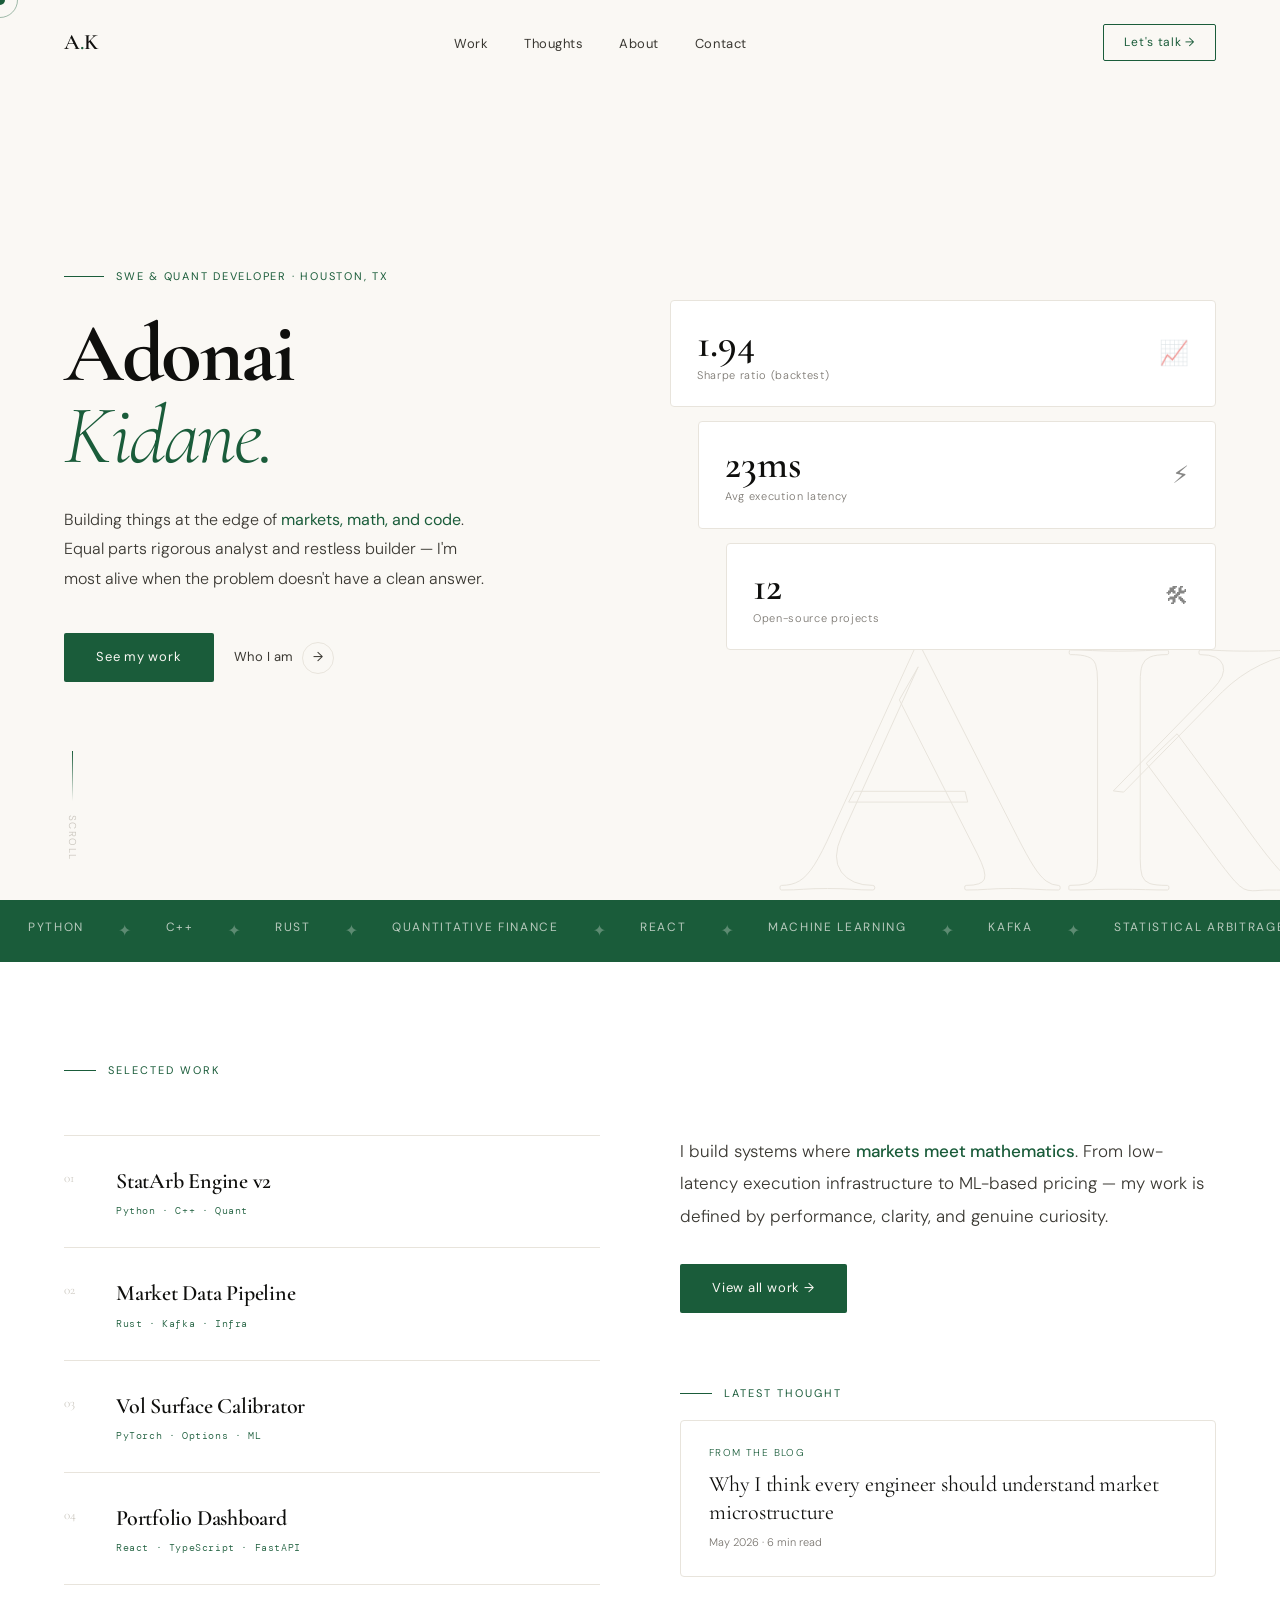
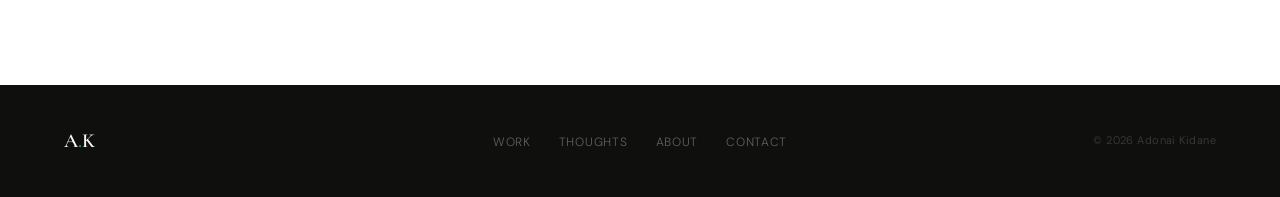
==== index.html @ 2b219c49 "clean site - ready to launch" ====
<!DOCTYPE html>
<html lang="en">
<head>
<meta charset="UTF-8">
<meta name="viewport" content="width=device-width, initial-scale=1.0">
<title>Adonai Kidane — SWE & Quant</title>
<link rel="stylesheet" href="css/style.css">
<style>
  /* ── Hero ── */
  #hero {
    min-height: 100vh;
    display: grid;
    grid-template-columns: 1fr 1fr;
    align-items: center;
    padding: 130px var(--page-pad) 80px;
    position: relative;
    overflow: hidden;
    gap: 60px;
  }
  .hero-bg-text {
    position: absolute;
    bottom: -60px; right: -30px;
    font-family: var(--serif);
    font-size: 30vw;
    font-weight: 700;
    color: transparent;
    -webkit-text-stroke: 1px var(--rule);
    line-height: 1;
    pointer-events: none;
    user-select: none;
    z-index: 0;
    animation: floatBg 9s ease-in-out infinite;
  }
  @keyframes floatBg {
    0%,100% { transform: translateY(0) rotate(-3deg); }
    50% { transform: translateY(-22px) rotate(-3deg); }
  }

  .hero-left { position: relative; z-index: 1; }
  .hero-eyebrow {
    display: flex; align-items: center; gap: 12px;
    font-size: 11px; letter-spacing: .16em; text-transform: uppercase;
    color: var(--green); font-weight: 400; margin-bottom: 28px;
    opacity: 0; animation: fadeUp .8s ease .2s forwards;
  }
  .hero-eyebrow-line { width: 40px; height: 1px; background: var(--green); }
  .hero-h1 {
    font-family: var(--serif);
    font-size: clamp(60px, 6.5vw, 96px);
    font-weight: 300; line-height: .98;
    letter-spacing: -.03em; color: var(--ink);
    margin-bottom: 28px;
    opacity: 0; animation: fadeUp .9s ease .35s forwards;
  }
  .hero-h1 em { font-style: italic; color: var(--green); display: block; }
  .hero-h1 strong { font-weight: 700; display: block; }
  .hero-desc {
    font-size: 16px; font-weight: 300; color: var(--ink-soft);
    line-height: 1.85; max-width: 420px; margin-bottom: 40px;
    opacity: 0; animation: fadeUp .9s ease .5s forwards;
  }
  .hero-desc mark {
    background: none; color: var(--green); font-weight: 400;
  }
  .hero-actions {
    display: flex; gap: 20px; align-items: center;
    opacity: 0; animation: fadeUp .9s ease .65s forwards;
  }

  .hero-right {
    position: relative; z-index: 1;
    display: flex; flex-direction: column; gap: 14px;
    opacity: 0; animation: fadeLeft .9s ease .55s forwards;
  }
  .stat-card {
    background: white;
    border: 1px solid var(--rule); border-radius: 4px;
    padding: 22px 26px;
    display: flex; justify-content: space-between; align-items: center;
    transition: border-color .3s, transform .25s;
  }
  .stat-card:hover { border-color: var(--green); transform: translateX(8px); }
  .stat-card:nth-child(2) { margin-left: 28px; }
  .stat-card:nth-child(3) { margin-left: 56px; }
  .stat-num {
    font-family: var(--serif); font-size: 40px;
    font-weight: 600; color: var(--ink); line-height: 1;
  }
  .stat-label { font-size: 11px; color: var(--ink-muted); letter-spacing: .06em; margin-top: 4px; }
  .stat-icon { font-size: 24px; opacity: .5; }

  .hero-scroll {
    position: absolute; bottom: 40px; left: var(--page-pad);
    display: flex; align-items: center; gap: 14px;
    font-size: 10px; letter-spacing: .14em; text-transform: uppercase;
    color: var(--ink-faint);
    opacity: 0; animation: fadeUp .9s ease 1.1s forwards;
    writing-mode: vertical-rl;
  }
  .scroll-bar {
    width: 1px; height: 50px;
    background: linear-gradient(to bottom, var(--green), transparent);
    animation: scrollPulse 2s ease-in-out infinite;
  }
  @keyframes scrollPulse { 0%,100% { opacity: .3; } 50% { opacity: 1; } }

  /* ── Teaser ── */
  #teaser { padding: 100px var(--page-pad); background: white; }
  .teaser-grid {
    display: grid; grid-template-columns: 1fr 1fr; gap: 80px;
    align-items: start; margin-top: 56px;
  }
  .teaser-projects { }
  .teaser-proj {
    display: flex; gap: 24px; align-items: flex-start;
    padding: 28px 0; border-bottom: 1px solid var(--rule);
    text-decoration: none; color: inherit;
    transition: padding-left .25s;
  }
  .teaser-proj:first-child { border-top: 1px solid var(--rule); }
  .teaser-proj:hover { padding-left: 10px; }
  .teaser-proj-num {
    font-family: var(--serif); font-size: 13px;
    color: var(--ink-faint); padding-top: 4px; min-width: 28px;
  }
  .teaser-proj-body { }
  .teaser-proj-title {
    font-family: var(--serif); font-size: 22px; font-weight: 600;
    color: var(--ink); margin-bottom: 4px; letter-spacing: -.01em;
    transition: color .25s;
  }
  .teaser-proj:hover .teaser-proj-title { color: var(--green); }
  .teaser-proj-tag {
    font-size: 10px; color: var(--green);
    font-family: var(--mono); letter-spacing: .06em;
  }

  .teaser-right { }
  .teaser-intro {
    font-size: 17px; color: var(--ink-soft); line-height: 1.9;
    font-weight: 300; margin-bottom: 32px;
  }
  .teaser-intro strong { color: var(--green); font-weight: 500; }

  /* ── Latest thought teaser ── */
  .thought-teaser {
    margin-top: 16px;
    border: 1px solid var(--rule); border-radius: 4px; padding: 24px 28px;
    text-decoration: none; color: inherit; display: block;
    transition: border-color .25s, transform .2s;
  }
  .thought-teaser:hover { border-color: var(--green); transform: translateY(-4px); }
  .thought-teaser-label {
    font-size: 10px; letter-spacing: .14em; text-transform: uppercase;
    color: var(--green); margin-bottom: 10px;
  }
  .thought-teaser-title {
    font-family: var(--serif); font-size: 22px; font-weight: 400;
    color: var(--ink); line-height: 1.25; margin-bottom: 8px;
    letter-spacing: -.01em;
  }
  .thought-teaser-date { font-size: 11px; color: var(--ink-muted); }

  @keyframes fadeUp {
    from { opacity: 0; transform: translateY(28px); }
    to { opacity: 1; transform: translateY(0); }
  }
  @keyframes fadeLeft {
    from { opacity: 0; transform: translateX(28px); }
    to { opacity: 1; transform: translateX(0); }
  }
</style>
</head>
<body>

<div id="cursor"></div>
<div id="cursor-ring"></div>

<nav>
  <a class="nav-logo" href="index.html">A<span>.</span>K</a>
  <ul class="nav-links">
    <li><a href="pages/work.html">Work</a></li>
    <li><a href="pages/thoughts.html">Thoughts</a></li>
    <li><a href="pages/about.html">About</a></li>
    <li><a href="pages/contact.html">Contact</a></li>
  </ul>
  <a class="nav-cta" href="pages/contact.html">Let's talk →</a>
</nav>

<!-- HERO -->
<section id="hero">
  <div class="hero-bg-text">AK</div>

  <div class="hero-left">
    <div class="hero-eyebrow">
      <span class="hero-eyebrow-line"></span>
      SWE &amp; Quant Developer · Houston, TX
    </div>
    <h1 class="hero-h1">
      <strong>Adonai</strong>
      <em>Kidane.</em>
    </h1>
    <p class="hero-desc">
      Building things at the edge of <mark>markets, math, and code</mark>.
      Equal parts rigorous analyst and restless builder —
      I'm most alive when the problem doesn't have a clean answer.
    </p>
    <div class="hero-actions">
      <a class="btn-primary" href="pages/work.html">See my work</a>
      <a class="btn-ghost" href="pages/about.html">
        Who I am
        <span class="btn-ghost-arrow">→</span>
      </a>
    </div>
  </div>

  <div class="hero-right">
    <div class="stat-card">
      <div>
        <div class="stat-num"><span class="count-num" data-target="1.94">0</span></div>
        <div class="stat-label">Sharpe ratio (backtest)</div>
      </div>
      <div class="stat-icon">📈</div>
    </div>
    <div class="stat-card">
      <div>
        <div class="stat-num"><span class="count-num" data-target="23" data-suffix="ms">0</span></div>
        <div class="stat-label">Avg execution latency</div>
      </div>
      <div class="stat-icon">⚡</div>
    </div>
    <div class="stat-card">
      <div>
        <div class="stat-num"><span class="count-num" data-target="12">0</span></div>
        <div class="stat-label">Open-source projects</div>
      </div>
      <div class="stat-icon">🛠</div>
    </div>
  </div>

  <div class="hero-scroll">
    <div class="scroll-bar"></div>
    scroll
  </div>
</section>

<!-- MARQUEE -->
<div class="marquee-wrap" aria-hidden="true">
  <div class="marquee-inner">
    <span class="marquee-item">Python</span><span class="marquee-dot">✦</span>
    <span class="marquee-item">C++</span><span class="marquee-dot">✦</span>
    <span class="marquee-item">Rust</span><span class="marquee-dot">✦</span>
    <span class="marquee-item">Quantitative Finance</span><span class="marquee-dot">✦</span>
    <span class="marquee-item">React</span><span class="marquee-dot">✦</span>
    <span class="marquee-item">Machine Learning</span><span class="marquee-dot">✦</span>
    <span class="marquee-item">Kafka</span><span class="marquee-dot">✦</span>
    <span class="marquee-item">Statistical Arbitrage</span><span class="marquee-dot">✦</span>
    <span class="marquee-item">AWS</span><span class="marquee-dot">✦</span>
    <span class="marquee-item">Options Pricing</span><span class="marquee-dot">✦</span>
    <span class="marquee-item">Python</span><span class="marquee-dot">✦</span>
    <span class="marquee-item">C++</span><span class="marquee-dot">✦</span>
    <span class="marquee-item">Rust</span><span class="marquee-dot">✦</span>
    <span class="marquee-item">Quantitative Finance</span><span class="marquee-dot">✦</span>
    <span class="marquee-item">React</span><span class="marquee-dot">✦</span>
    <span class="marquee-item">Machine Learning</span><span class="marquee-dot">✦</span>
    <span class="marquee-item">Kafka</span><span class="marquee-dot">✦</span>
    <span class="marquee-item">Statistical Arbitrage</span><span class="marquee-dot">✦</span>
    <span class="marquee-item">AWS</span><span class="marquee-dot">✦</span>
    <span class="marquee-item">Options Pricing</span><span class="marquee-dot">✦</span>
  </div>
</div>

<!-- TEASER -->
<section id="teaser">
  <div class="section-tag reveal">
    <span class="section-tag-line"></span>
    Selected work
  </div>
  <div class="teaser-grid">
    <div class="teaser-projects">
      <a class="teaser-proj reveal reveal-delay-1" href="pages/work.html">
        <span class="teaser-proj-num">01</span>
        <div class="teaser-proj-body">
          <div class="teaser-proj-title">StatArb Engine v2</div>
          <div class="teaser-proj-tag">Python · C++ · Quant</div>
        </div>
      </a>
      <a class="teaser-proj reveal reveal-delay-2" href="pages/work.html">
        <span class="teaser-proj-num">02</span>
        <div class="teaser-proj-body">
          <div class="teaser-proj-title">Market Data Pipeline</div>
          <div class="teaser-proj-tag">Rust · Kafka · Infra</div>
        </div>
      </a>
      <a class="teaser-proj reveal reveal-delay-3" href="pages/work.html">
        <span class="teaser-proj-num">03</span>
        <div class="teaser-proj-body">
          <div class="teaser-proj-title">Vol Surface Calibrator</div>
          <div class="teaser-proj-tag">PyTorch · Options · ML</div>
        </div>
      </a>
      <a class="teaser-proj reveal reveal-delay-4" href="pages/work.html">
        <span class="teaser-proj-num">04</span>
        <div class="teaser-proj-body">
          <div class="teaser-proj-title">Portfolio Dashboard</div>
          <div class="teaser-proj-tag">React · TypeScript · FastAPI</div>
        </div>
      </a>
    </div>

    <div class="teaser-right reveal reveal-delay-2">
      <p class="teaser-intro">
        I build systems where <strong>markets meet mathematics</strong>. From low-latency execution infrastructure to ML-based pricing — my work is defined by performance, clarity, and genuine curiosity.
      </p>
      <a class="btn-primary" href="pages/work.html" style="margin-bottom: 32px; display: inline-block;">View all work →</a>

      <div class="section-tag" style="margin-top: 40px;">
        <span class="section-tag-line"></span>
        Latest thought
      </div>
      <a class="thought-teaser" href="pages/thoughts.html">
        <div class="thought-teaser-label">From the blog</div>
        <div class="thought-teaser-title">Why I think every engineer should understand market microstructure</div>
        <div class="thought-teaser-date">May 2026 · 6 min read</div>
      </a>
    </div>
  </div>
</section>

<footer>
  <a class="footer-logo" href="index.html">A<span>.</span>K</a>
  <ul class="footer-links">
    <li><a href="pages/work.html">Work</a></li>
    <li><a href="pages/thoughts.html">Thoughts</a></li>
    <li><a href="pages/about.html">About</a></li>
    <li><a href="pages/contact.html">Contact</a></li>
  </ul>
  <span class="footer-copy">© 2026 Adonai Kidane</span>
</footer>

<script src="js/shared.js"></script>
</body>
</html>
---- css/style.css ----
@import url('https://fonts.googleapis.com/css2?family=Cormorant+Garamond:ital,wght@0,300;0,400;0,600;0,700;1,300;1,400;1,600&family=DM+Sans:opsz,wght@9..40,300;9..40,400;9..40,500&family=DM+Mono:wght@300;400&display=swap');

*, *::before, *::after { box-sizing: border-box; margin: 0; padding: 0; }

:root {
  --green: #1a5c3a;
  --green-mid: #2d7a52;
  --green-light: #e8f2ec;
  --green-glow: #3a8a62;
  --cream: #faf8f4;
  --ink: #0f0f0d;
  --ink-soft: #3a3832;
  --ink-muted: #7a7670;
  --ink-faint: #c8c4bc;
  --rule: #e8e4dc;
  --serif: 'Cormorant Garamond', Georgia, serif;
  --sans: 'DM Sans', system-ui, sans-serif;
  --mono: 'DM Mono', monospace;
  --page-pad: clamp(28px, 5vw, 80px);
}

html { scroll-behavior: smooth; }

body {
  background: var(--cream);
  color: var(--ink);
  font-family: var(--sans);
  font-weight: 300;
  line-height: 1.6;
  cursor: none;
  overflow-x: hidden;
}

/* ── Cursor ── */
#cursor {
  position: fixed;
  width: 10px; height: 10px;
  background: var(--green);
  border-radius: 50%;
  pointer-events: none;
  z-index: 9999;
  transform: translate(-50%, -50%);
  transition: width .2s, height .2s, background .2s;
}
#cursor-ring {
  position: fixed;
  width: 36px; height: 36px;
  border: 1px solid var(--green);
  border-radius: 50%;
  pointer-events: none;
  z-index: 9998;
  transform: translate(-50%, -50%);
  transition: width .25s, height .25s, opacity .25s;
  opacity: 0.4;
}
body:has(a:hover) #cursor,
body:has(button:hover) #cursor { width: 6px; height: 6px; background: var(--green-glow); }
body:has(a:hover) #cursor-ring,
body:has(button:hover) #cursor-ring { width: 52px; height: 52px; opacity: 0.15; }

/* ── Nav ── */
nav {
  position: fixed; top: 0; left: 0; right: 0;
  z-index: 100;
  padding: 24px var(--page-pad);
  display: flex; align-items: center; justify-content: space-between;
  transition: background .4s, padding .4s, border-bottom .4s;
}
nav.scrolled {
  background: rgba(250,248,244,0.95);
  backdrop-filter: blur(12px);
  padding: 16px var(--page-pad);
  border-bottom: 1px solid var(--rule);
}
.nav-logo {
  font-family: var(--serif);
  font-size: 22px; font-weight: 600;
  color: var(--ink); text-decoration: none;
  letter-spacing: -.01em;
}
.nav-logo span { color: var(--green); }
.nav-links { display: flex; gap: 36px; list-style: none; align-items: center; }
.nav-links a {
  font-size: 13px; font-weight: 400;
  color: var(--ink-soft); text-decoration: none;
  letter-spacing: .04em;
  position: relative; padding-bottom: 2px;
  transition: color .25s;
}
.nav-links a::after {
  content: '';
  position: absolute; bottom: -1px; left: 0; right: 0;
  height: 1px; background: var(--green);
  transform: scaleX(0); transform-origin: left;
  transition: transform .3s ease;
}
.nav-links a:hover { color: var(--green); }
.nav-links a:hover::after, .nav-links a.active::after { transform: scaleX(1); }
.nav-links a.active { color: var(--green); }
.nav-cta {
  font-size: 12px; font-weight: 400; letter-spacing: .06em;
  color: var(--green); border: 1px solid var(--green);
  padding: 8px 20px; border-radius: 2px; text-decoration: none;
  transition: background .25s, color .25s;
}
.nav-cta:hover { background: var(--green); color: var(--cream); }

/* ── Marquee ── */
.marquee-wrap {
  background: var(--green);
  padding: 18px 0; overflow: hidden;
}
.marquee-inner {
  display: flex; gap: 0;
  animation: marquee 22s linear infinite;
  white-space: nowrap;
}
.marquee-item {
  font-size: 12px; letter-spacing: .14em; text-transform: uppercase;
  color: rgba(250,248,244,.7); padding: 0 28px; font-weight: 400;
}
.marquee-dot { color: rgba(250,248,244,.3); padding: 0 6px; }
@keyframes marquee {
  from { transform: translateX(0); }
  to { transform: translateX(-50%); }
}

/* ── Reveal animations ── */
.reveal {
  opacity: 0; transform: translateY(36px);
  transition: opacity .75s ease, transform .75s ease;
}
.reveal.visible { opacity: 1; transform: translateY(0); }
.reveal-delay-1 { transition-delay: .1s; }
.reveal-delay-2 { transition-delay: .2s; }
.reveal-delay-3 { transition-delay: .3s; }
.reveal-delay-4 { transition-delay: .45s; }

/* ── Section utils ── */
.section-tag {
  display: flex; align-items: center; gap: 12px;
  font-size: 11px; letter-spacing: .18em; text-transform: uppercase;
  color: var(--green); font-weight: 400; margin-bottom: 18px;
}
.section-tag-line { width: 32px; height: 1px; background: var(--green); }
.section-h2 {
  font-family: var(--serif);
  font-size: clamp(36px, 5vw, 64px);
  font-weight: 300; line-height: 1.05;
  letter-spacing: -.02em; color: var(--ink);
}
.section-h2 em { font-style: italic; color: var(--green); }

/* ── Buttons ── */
.btn-primary {
  display: inline-block;
  background: var(--green); color: var(--cream);
  font-family: var(--sans); font-size: 13px;
  font-weight: 400; letter-spacing: .06em;
  padding: 14px 32px; border: none; border-radius: 2px;
  cursor: none; text-decoration: none;
  transition: background .25s, transform .2s;
}
.btn-primary:hover { background: var(--green-mid); transform: translateY(-2px); }
.btn-ghost {
  display: inline-flex; align-items: center; gap: 8px;
  font-size: 13px; font-weight: 400;
  color: var(--ink-soft); text-decoration: none;
  letter-spacing: .04em; transition: color .25s;
}
.btn-ghost:hover { color: var(--green); }
.btn-ghost-arrow {
  display: inline-flex; align-items: center; justify-content: center;
  width: 32px; height: 32px;
  border: 1px solid var(--rule); border-radius: 50%;
  transition: border-color .25s, transform .25s;
}
.btn-ghost:hover .btn-ghost-arrow { border-color: var(--green); transform: translateX(4px); }

/* ── Footer ── */
footer {
  background: var(--ink);
  padding: 40px var(--page-pad);
  display: grid;
  grid-template-columns: 1fr auto 1fr;
  align-items: center;
  gap: 24px;
}
.footer-logo {
  font-family: var(--serif); font-size: 20px; font-weight: 600;
  color: var(--cream); text-decoration: none; letter-spacing: -.01em;
}
.footer-logo span { color: var(--green-glow); }
.footer-links {
  display: flex; gap: 28px; list-style: none; justify-content: center;
}
.footer-links a {
  font-size: 12px; color: rgba(250,248,244,.35);
  text-decoration: none; letter-spacing: .06em; text-transform: uppercase;
  transition: color .25s;
}
.footer-links a:hover { color: var(--green-glow); }
.footer-copy {
  font-size: 11px; color: rgba(250,248,244,.2);
  letter-spacing: .04em; text-align: right;
}

/* ── Image placeholder (for future images) ── */
.img-placeholder {
  background: var(--rule);
  border-radius: 4px;
  display: flex; align-items: center; justify-content: center;
  color: var(--ink-faint); font-size: 12px; letter-spacing: .06em;
  text-transform: uppercase; font-weight: 400;
  overflow: hidden; position: relative;
}
.img-placeholder img {
  width: 100%; height: 100%; object-fit: cover;
  position: absolute; inset: 0;
}

/* ── Page hero (shared across pages) ── */
.page-hero {
  padding: 160px var(--page-pad) 80px;
  border-bottom: 1px solid var(--rule);
}
.page-hero-h1 {
  font-family: var(--serif);
  font-size: clamp(52px, 7vw, 100px);
  font-weight: 300; line-height: 1.0;
  letter-spacing: -.03em; color: var(--ink);
}
.page-hero-h1 em { font-style: italic; color: var(--green); }
.page-hero-sub {
  font-size: 16px; color: var(--ink-muted); font-weight: 300;
  margin-top: 16px; max-width: 520px; line-height: 1.8;
}
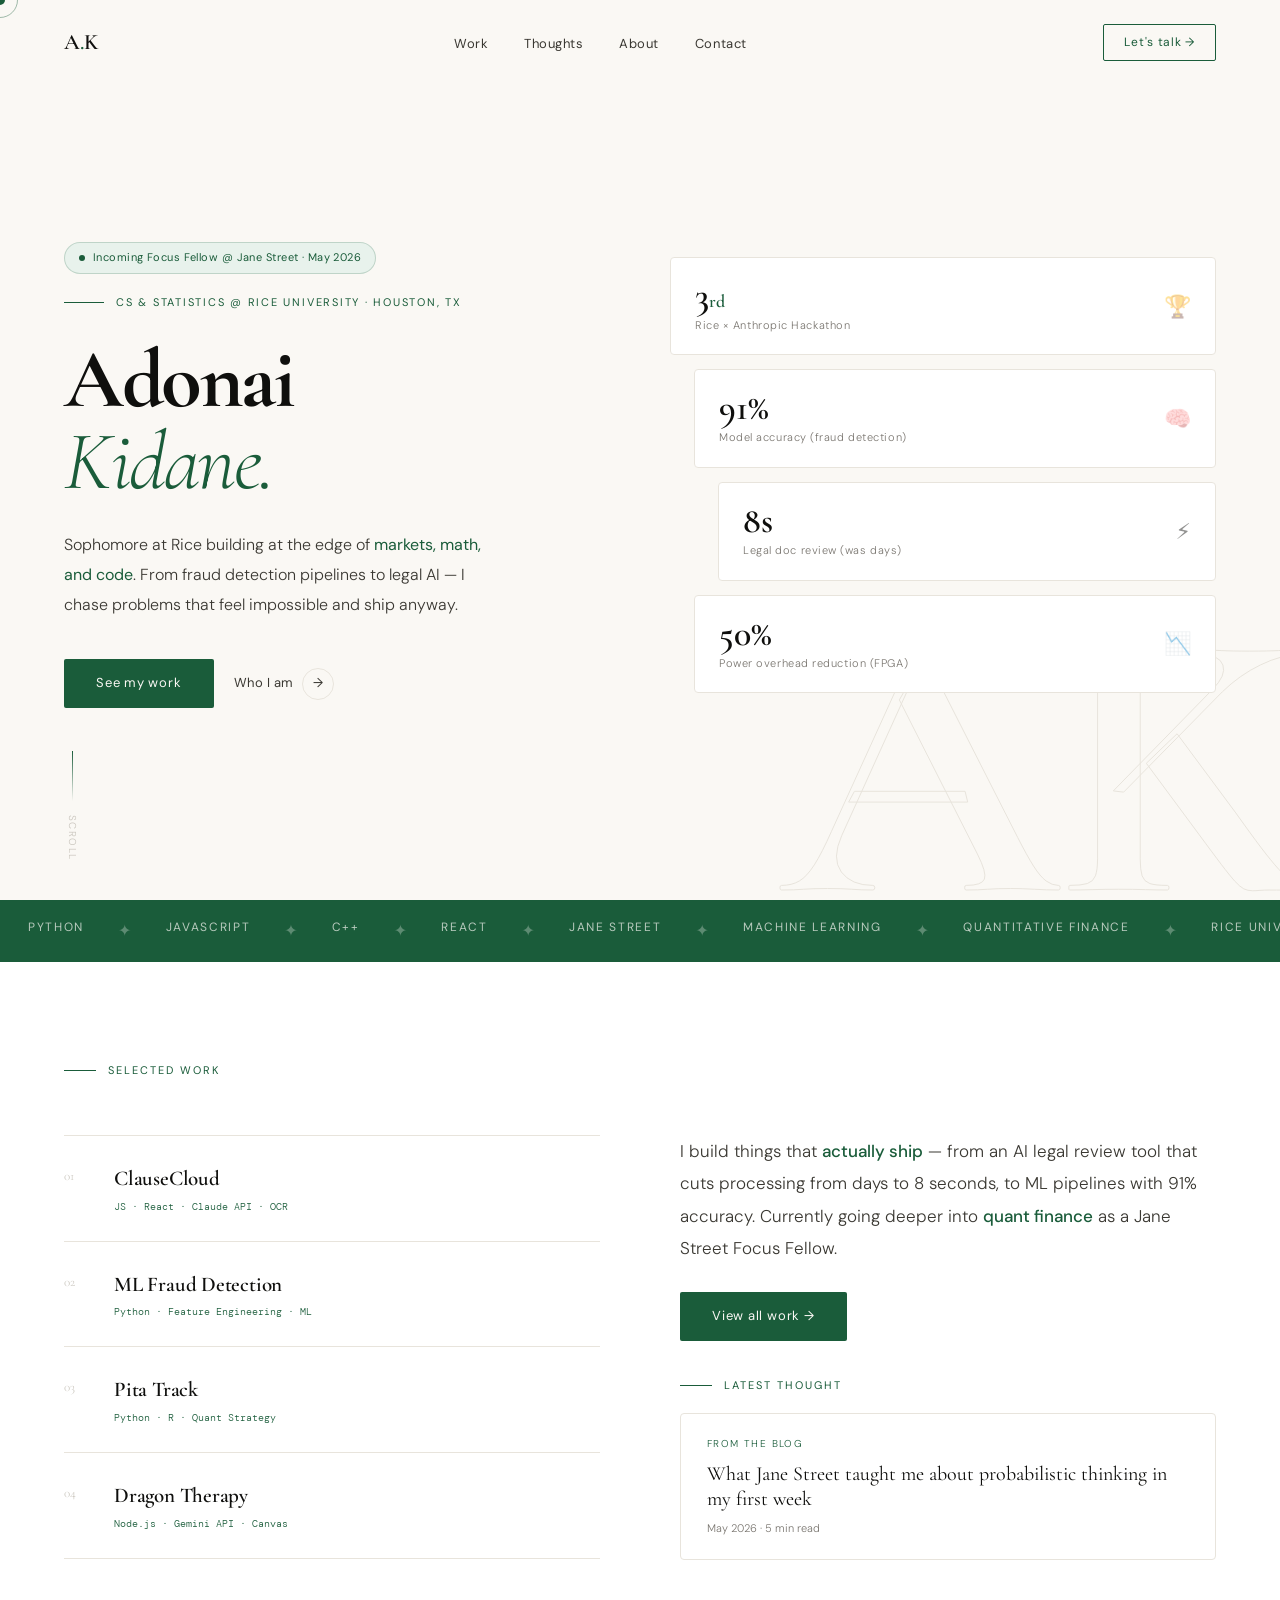
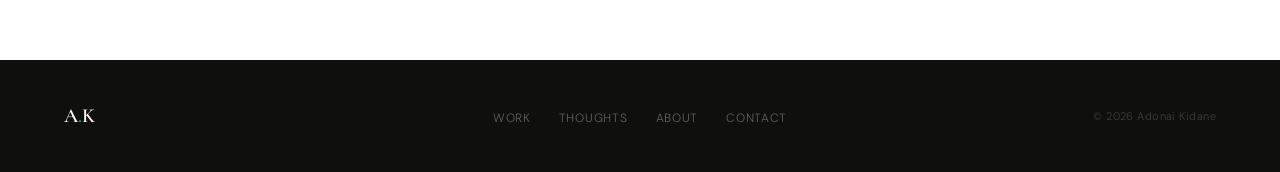
==== commit fd6f6504: "real content - resume, projects, bio" ====
--- a/index.html
+++ b/index.html
@@ -3,38 +3,24 @@
 <head>
 <meta charset="UTF-8">
 <meta name="viewport" content="width=device-width, initial-scale=1.0">
-<title>Adonai Kidane — SWE & Quant</title>
+<title>Adonai Kidane — CS & Statistics @ Rice</title>
 <link rel="stylesheet" href="css/style.css">
 <style>
-  /* ── Hero ── */
   #hero {
     min-height: 100vh;
-    display: grid;
-    grid-template-columns: 1fr 1fr;
+    display: grid; grid-template-columns: 1fr 1fr;
     align-items: center;
-    padding: 130px var(--page-pad) 80px;
-    position: relative;
-    overflow: hidden;
-    gap: 60px;
+    padding: 130px var(--pad) 80px; gap: 60px;
+    position: relative; overflow: hidden;
   }
   .hero-bg-text {
-    position: absolute;
-    bottom: -60px; right: -30px;
-    font-family: var(--serif);
-    font-size: 30vw;
-    font-weight: 700;
-    color: transparent;
-    -webkit-text-stroke: 1px var(--rule);
-    line-height: 1;
-    pointer-events: none;
-    user-select: none;
-    z-index: 0;
+    position: absolute; bottom: -60px; right: -30px;
+    font-family: var(--serif); font-size: 30vw; font-weight: 700;
+    color: transparent; -webkit-text-stroke: 1px var(--rule);
+    line-height: 1; pointer-events: none; user-select: none; z-index: 0;
     animation: floatBg 9s ease-in-out infinite;
   }
-  @keyframes floatBg {
-    0%,100% { transform: translateY(0) rotate(-3deg); }
-    50% { transform: translateY(-22px) rotate(-3deg); }
-  }
+  @keyframes floatBg { 0%,100%{transform:translateY(0) rotate(-3deg);}50%{transform:translateY(-22px) rotate(-3deg);} }
 
   .hero-left { position: relative; z-index: 1; }
   .hero-eyebrow {
@@ -44,11 +30,21 @@
     opacity: 0; animation: fadeUp .8s ease .2s forwards;
   }
   .hero-eyebrow-line { width: 40px; height: 1px; background: var(--green); }
+
+  .hero-badge {
+    display: inline-flex; align-items: center; gap: 8px;
+    background: var(--green-light); border: 1px solid rgba(26,92,58,.2);
+    border-radius: 20px; padding: 6px 14px; margin-bottom: 20px;
+    font-size: 11px; color: var(--green); font-weight: 400; letter-spacing: .04em;
+    opacity: 0; animation: fadeUp .8s ease .1s forwards;
+  }
+  .hero-badge-dot { width: 6px; height: 6px; border-radius: 50%; background: var(--green); animation: pulse 2s infinite; }
+  @keyframes pulse { 0%,100%{box-shadow:0 0 0 0 rgba(26,92,58,.4);}50%{box-shadow:0 0 0 5px rgba(26,92,58,0);} }
+
   .hero-h1 {
     font-family: var(--serif);
-    font-size: clamp(60px, 6.5vw, 96px);
-    font-weight: 300; line-height: .98;
-    letter-spacing: -.03em; color: var(--ink);
+    font-size: clamp(58px, 6.5vw, 92px);
+    font-weight: 300; line-height: .98; letter-spacing: -.03em; color: var(--ink);
     margin-bottom: 28px;
     opacity: 0; animation: fadeUp .9s ease .35s forwards;
   }
@@ -59,9 +55,7 @@
     line-height: 1.85; max-width: 420px; margin-bottom: 40px;
     opacity: 0; animation: fadeUp .9s ease .5s forwards;
   }
-  .hero-desc mark {
-    background: none; color: var(--green); font-weight: 400;
-  }
+  .hero-desc mark { background: none; color: var(--green); font-weight: 400; }
   .hero-actions {
     display: flex; gap: 20px; align-items: center;
     opacity: 0; animation: fadeUp .9s ease .65s forwards;
@@ -73,109 +67,64 @@
     opacity: 0; animation: fadeLeft .9s ease .55s forwards;
   }
   .stat-card {
-    background: white;
-    border: 1px solid var(--rule); border-radius: 4px;
-    padding: 22px 26px;
-    display: flex; justify-content: space-between; align-items: center;
+    background: white; border: 1px solid var(--rule); border-radius: 4px;
+    padding: 20px 24px; display: flex; justify-content: space-between; align-items: center;
     transition: border-color .3s, transform .25s;
   }
   .stat-card:hover { border-color: var(--green); transform: translateX(8px); }
-  .stat-card:nth-child(2) { margin-left: 28px; }
-  .stat-card:nth-child(3) { margin-left: 56px; }
+  .stat-card:nth-child(2) { margin-left: 24px; }
+  .stat-card:nth-child(3) { margin-left: 48px; }
+  .stat-card:nth-child(4) { margin-left: 24px; }
   .stat-num {
-    font-family: var(--serif); font-size: 40px;
+    font-family: var(--serif); font-size: 36px;
     font-weight: 600; color: var(--ink); line-height: 1;
   }
-  .stat-label { font-size: 11px; color: var(--ink-muted); letter-spacing: .06em; margin-top: 4px; }
-  .stat-icon { font-size: 24px; opacity: .5; }
+  .stat-label { font-size: 11px; color: var(--ink-muted); letter-spacing: .05em; margin-top: 3px; }
+  .stat-icon { font-size: 22px; opacity: .45; }
 
   .hero-scroll {
-    position: absolute; bottom: 40px; left: var(--page-pad);
+    position: absolute; bottom: 40px; left: var(--pad);
     display: flex; align-items: center; gap: 14px;
-    font-size: 10px; letter-spacing: .14em; text-transform: uppercase;
-    color: var(--ink-faint);
-    opacity: 0; animation: fadeUp .9s ease 1.1s forwards;
-    writing-mode: vertical-rl;
-  }
-  .scroll-bar {
-    width: 1px; height: 50px;
-    background: linear-gradient(to bottom, var(--green), transparent);
-    animation: scrollPulse 2s ease-in-out infinite;
-  }
-  @keyframes scrollPulse { 0%,100% { opacity: .3; } 50% { opacity: 1; } }
-
-  /* ── Teaser ── */
-  #teaser { padding: 100px var(--page-pad); background: white; }
-  .teaser-grid {
-    display: grid; grid-template-columns: 1fr 1fr; gap: 80px;
-    align-items: start; margin-top: 56px;
-  }
-  .teaser-projects { }
+    font-size: 10px; letter-spacing: .14em; text-transform: uppercase; color: var(--ink-faint);
+    opacity: 0; animation: fadeUp .9s ease 1.1s forwards; writing-mode: vertical-rl;
+  }
+  .scroll-bar { width: 1px; height: 50px; background: linear-gradient(to bottom, var(--green), transparent); animation: scrollP 2s ease-in-out infinite; }
+  @keyframes scrollP { 0%,100%{opacity:.3;}50%{opacity:1;} }
+
+  /* Teaser */
+  #teaser { padding: 100px var(--pad); background: white; }
+  .teaser-grid { display: grid; grid-template-columns: 1fr 1fr; gap: 80px; align-items: start; margin-top: 56px; }
   .teaser-proj {
-    display: flex; gap: 24px; align-items: flex-start;
-    padding: 28px 0; border-bottom: 1px solid var(--rule);
-    text-decoration: none; color: inherit;
-    transition: padding-left .25s;
+    display: flex; gap: 22px; align-items: flex-start;
+    padding: 26px 0; border-bottom: 1px solid var(--rule);
+    text-decoration: none; color: inherit; transition: padding-left .25s;
   }
   .teaser-proj:first-child { border-top: 1px solid var(--rule); }
   .teaser-proj:hover { padding-left: 10px; }
-  .teaser-proj-num {
-    font-family: var(--serif); font-size: 13px;
-    color: var(--ink-faint); padding-top: 4px; min-width: 28px;
-  }
-  .teaser-proj-body { }
-  .teaser-proj-title {
-    font-family: var(--serif); font-size: 22px; font-weight: 600;
-    color: var(--ink); margin-bottom: 4px; letter-spacing: -.01em;
-    transition: color .25s;
-  }
+  .teaser-proj-num { font-family: var(--serif); font-size: 13px; color: var(--ink-faint); padding-top: 4px; min-width: 28px; }
+  .teaser-proj-title { font-family: var(--serif); font-size: 21px; font-weight: 600; color: var(--ink); margin-bottom: 3px; letter-spacing: -.01em; transition: color .25s; }
   .teaser-proj:hover .teaser-proj-title { color: var(--green); }
-  .teaser-proj-tag {
-    font-size: 10px; color: var(--green);
-    font-family: var(--mono); letter-spacing: .06em;
-  }
-
-  .teaser-right { }
-  .teaser-intro {
-    font-size: 17px; color: var(--ink-soft); line-height: 1.9;
-    font-weight: 300; margin-bottom: 32px;
-  }
+  .teaser-proj-tag { font-size: 10px; color: var(--green); font-family: var(--mono); }
+
+  .teaser-intro { font-size: 17px; color: var(--ink-soft); line-height: 1.9; font-weight: 300; margin-bottom: 28px; }
   .teaser-intro strong { color: var(--green); font-weight: 500; }
 
-  /* ── Latest thought teaser ── */
   .thought-teaser {
-    margin-top: 16px;
-    border: 1px solid var(--rule); border-radius: 4px; padding: 24px 28px;
-    text-decoration: none; color: inherit; display: block;
-    transition: border-color .25s, transform .2s;
+    margin-top: 16px; border: 1px solid var(--rule); border-radius: 4px; padding: 22px 26px;
+    text-decoration: none; color: inherit; display: block; transition: border-color .25s, transform .2s;
   }
   .thought-teaser:hover { border-color: var(--green); transform: translateY(-4px); }
-  .thought-teaser-label {
-    font-size: 10px; letter-spacing: .14em; text-transform: uppercase;
-    color: var(--green); margin-bottom: 10px;
-  }
-  .thought-teaser-title {
-    font-family: var(--serif); font-size: 22px; font-weight: 400;
-    color: var(--ink); line-height: 1.25; margin-bottom: 8px;
-    letter-spacing: -.01em;
-  }
+  .thought-teaser-label { font-size: 10px; letter-spacing: .14em; text-transform: uppercase; color: var(--green); margin-bottom: 10px; }
+  .thought-teaser-title { font-family: var(--serif); font-size: 20px; font-weight: 400; color: var(--ink); line-height: 1.25; margin-bottom: 8px; }
   .thought-teaser-date { font-size: 11px; color: var(--ink-muted); }
 
-  @keyframes fadeUp {
-    from { opacity: 0; transform: translateY(28px); }
-    to { opacity: 1; transform: translateY(0); }
-  }
-  @keyframes fadeLeft {
-    from { opacity: 0; transform: translateX(28px); }
-    to { opacity: 1; transform: translateX(0); }
-  }
+  @keyframes fadeUp { from{opacity:0;transform:translateY(28px);}to{opacity:1;transform:translateY(0);} }
+  @keyframes fadeLeft { from{opacity:0;transform:translateX(28px);}to{opacity:1;transform:translateX(0);} }
 </style>
 </head>
 <body>
-
 <div id="cursor"></div>
 <div id="cursor-ring"></div>
-
 <nav>
   <a class="nav-logo" href="index.html">A<span>.</span>K</a>
   <ul class="nav-links">
@@ -187,23 +136,24 @@
   <a class="nav-cta" href="pages/contact.html">Let's talk →</a>
 </nav>
 
-<!-- HERO -->
 <section id="hero">
   <div class="hero-bg-text">AK</div>
-
   <div class="hero-left">
+    <div class="hero-badge">
+      <span class="hero-badge-dot"></span>
+      Incoming Focus Fellow @ Jane Street · May 2026
+    </div>
     <div class="hero-eyebrow">
       <span class="hero-eyebrow-line"></span>
-      SWE &amp; Quant Developer · Houston, TX
+      CS &amp; Statistics @ Rice University · Houston, TX
     </div>
     <h1 class="hero-h1">
       <strong>Adonai</strong>
       <em>Kidane.</em>
     </h1>
     <p class="hero-desc">
-      Building things at the edge of <mark>markets, math, and code</mark>.
-      Equal parts rigorous analyst and restless builder —
-      I'm most alive when the problem doesn't have a clean answer.
+      Sophomore at Rice building at the edge of <mark>markets, math, and code</mark>.
+      From fraud detection pipelines to legal AI — I chase problems that feel impossible and ship anyway.
     </p>
     <div class="hero-actions">
       <a class="btn-primary" href="pages/work.html">See my work</a>
@@ -217,111 +167,93 @@
   <div class="hero-right">
     <div class="stat-card">
       <div>
-        <div class="stat-num"><span class="count-num" data-target="1.94">0</span></div>
-        <div class="stat-label">Sharpe ratio (backtest)</div>
-      </div>
-      <div class="stat-icon">📈</div>
-    </div>
-    <div class="stat-card">
-      <div>
-        <div class="stat-num"><span class="count-num" data-target="23" data-suffix="ms">0</span></div>
-        <div class="stat-label">Avg execution latency</div>
+        <div class="stat-num">3<span style="font-size:18px;color:var(--green)">rd</span></div>
+        <div class="stat-label">Rice × Anthropic Hackathon</div>
+      </div>
+      <div class="stat-icon">🏆</div>
+    </div>
+    <div class="stat-card">
+      <div>
+        <div class="stat-num"><span class="count-num" data-target="91" data-suffix="%">0</span></div>
+        <div class="stat-label">Model accuracy (fraud detection)</div>
+      </div>
+      <div class="stat-icon">🧠</div>
+    </div>
+    <div class="stat-card">
+      <div>
+        <div class="stat-num"><span class="count-num" data-target="8" data-suffix="s">0</span></div>
+        <div class="stat-label">Legal doc review (was days)</div>
       </div>
       <div class="stat-icon">⚡</div>
     </div>
     <div class="stat-card">
       <div>
-        <div class="stat-num"><span class="count-num" data-target="12">0</span></div>
-        <div class="stat-label">Open-source projects</div>
-      </div>
-      <div class="stat-icon">🛠</div>
-    </div>
-  </div>
-
-  <div class="hero-scroll">
-    <div class="scroll-bar"></div>
-    scroll
-  </div>
+        <div class="stat-num"><span class="count-num" data-target="50" data-suffix="%">0</span></div>
+        <div class="stat-label">Power overhead reduction (FPGA)</div>
+      </div>
+      <div class="stat-icon">📉</div>
+    </div>
+  </div>
+
+  <div class="hero-scroll"><div class="scroll-bar"></div>scroll</div>
 </section>
 
-<!-- MARQUEE -->
 <div class="marquee-wrap" aria-hidden="true">
   <div class="marquee-inner">
     <span class="marquee-item">Python</span><span class="marquee-dot">✦</span>
+    <span class="marquee-item">JavaScript</span><span class="marquee-dot">✦</span>
     <span class="marquee-item">C++</span><span class="marquee-dot">✦</span>
-    <span class="marquee-item">Rust</span><span class="marquee-dot">✦</span>
+    <span class="marquee-item">React</span><span class="marquee-dot">✦</span>
+    <span class="marquee-item">Jane Street</span><span class="marquee-dot">✦</span>
+    <span class="marquee-item">Machine Learning</span><span class="marquee-dot">✦</span>
     <span class="marquee-item">Quantitative Finance</span><span class="marquee-dot">✦</span>
+    <span class="marquee-item">Rice University</span><span class="marquee-dot">✦</span>
+    <span class="marquee-item">Node.js</span><span class="marquee-dot">✦</span>
+    <span class="marquee-item">SQL</span><span class="marquee-dot">✦</span>
+    <span class="marquee-item">Python</span><span class="marquee-dot">✦</span>
+    <span class="marquee-item">JavaScript</span><span class="marquee-dot">✦</span>
+    <span class="marquee-item">C++</span><span class="marquee-dot">✦</span>
     <span class="marquee-item">React</span><span class="marquee-dot">✦</span>
+    <span class="marquee-item">Jane Street</span><span class="marquee-dot">✦</span>
     <span class="marquee-item">Machine Learning</span><span class="marquee-dot">✦</span>
-    <span class="marquee-item">Kafka</span><span class="marquee-dot">✦</span>
-    <span class="marquee-item">Statistical Arbitrage</span><span class="marquee-dot">✦</span>
-    <span class="marquee-item">AWS</span><span class="marquee-dot">✦</span>
-    <span class="marquee-item">Options Pricing</span><span class="marquee-dot">✦</span>
-    <span class="marquee-item">Python</span><span class="marquee-dot">✦</span>
-    <span class="marquee-item">C++</span><span class="marquee-dot">✦</span>
-    <span class="marquee-item">Rust</span><span class="marquee-dot">✦</span>
     <span class="marquee-item">Quantitative Finance</span><span class="marquee-dot">✦</span>
-    <span class="marquee-item">React</span><span class="marquee-dot">✦</span>
-    <span class="marquee-item">Machine Learning</span><span class="marquee-dot">✦</span>
-    <span class="marquee-item">Kafka</span><span class="marquee-dot">✦</span>
-    <span class="marquee-item">Statistical Arbitrage</span><span class="marquee-dot">✦</span>
-    <span class="marquee-item">AWS</span><span class="marquee-dot">✦</span>
-    <span class="marquee-item">Options Pricing</span><span class="marquee-dot">✦</span>
+    <span class="marquee-item">Rice University</span><span class="marquee-dot">✦</span>
+    <span class="marquee-item">Node.js</span><span class="marquee-dot">✦</span>
+    <span class="marquee-item">SQL</span><span class="marquee-dot">✦</span>
   </div>
 </div>
 
-<!-- TEASER -->
 <section id="teaser">
-  <div class="section-tag reveal">
-    <span class="section-tag-line"></span>
-    Selected work
-  </div>
+  <div class="section-tag reveal"><span class="section-tag-line"></span>Selected work</div>
   <div class="teaser-grid">
-    <div class="teaser-projects">
+    <div>
       <a class="teaser-proj reveal reveal-delay-1" href="pages/work.html">
         <span class="teaser-proj-num">01</span>
-        <div class="teaser-proj-body">
-          <div class="teaser-proj-title">StatArb Engine v2</div>
-          <div class="teaser-proj-tag">Python · C++ · Quant</div>
-        </div>
+        <div><div class="teaser-proj-title">ClauseCloud</div><div class="teaser-proj-tag">JS · React · Claude API · OCR</div></div>
       </a>
       <a class="teaser-proj reveal reveal-delay-2" href="pages/work.html">
         <span class="teaser-proj-num">02</span>
-        <div class="teaser-proj-body">
-          <div class="teaser-proj-title">Market Data Pipeline</div>
-          <div class="teaser-proj-tag">Rust · Kafka · Infra</div>
-        </div>
+        <div><div class="teaser-proj-title">ML Fraud Detection</div><div class="teaser-proj-tag">Python · Feature Engineering · ML</div></div>
       </a>
       <a class="teaser-proj reveal reveal-delay-3" href="pages/work.html">
         <span class="teaser-proj-num">03</span>
-        <div class="teaser-proj-body">
-          <div class="teaser-proj-title">Vol Surface Calibrator</div>
-          <div class="teaser-proj-tag">PyTorch · Options · ML</div>
-        </div>
+        <div><div class="teaser-proj-title">Pita Track</div><div class="teaser-proj-tag">Python · R · Quant Strategy</div></div>
       </a>
       <a class="teaser-proj reveal reveal-delay-4" href="pages/work.html">
         <span class="teaser-proj-num">04</span>
-        <div class="teaser-proj-body">
-          <div class="teaser-proj-title">Portfolio Dashboard</div>
-          <div class="teaser-proj-tag">React · TypeScript · FastAPI</div>
-        </div>
-      </a>
-    </div>
-
-    <div class="teaser-right reveal reveal-delay-2">
+        <div><div class="teaser-proj-title">Dragon Therapy</div><div class="teaser-proj-tag">Node.js · Gemini API · Canvas</div></div>
+      </a>
+    </div>
+    <div class="reveal reveal-delay-2">
       <p class="teaser-intro">
-        I build systems where <strong>markets meet mathematics</strong>. From low-latency execution infrastructure to ML-based pricing — my work is defined by performance, clarity, and genuine curiosity.
+        I build things that <strong>actually ship</strong> — from an AI legal review tool that cuts processing from days to 8 seconds, to ML pipelines with 91% accuracy. Currently going deeper into <strong>quant finance</strong> as a Jane Street Focus Fellow.
       </p>
-      <a class="btn-primary" href="pages/work.html" style="margin-bottom: 32px; display: inline-block;">View all work →</a>
-
-      <div class="section-tag" style="margin-top: 40px;">
-        <span class="section-tag-line"></span>
-        Latest thought
-      </div>
+      <a class="btn-primary" href="pages/work.html" style="display:inline-block; margin-bottom:36px;">View all work →</a>
+      <div class="section-tag"><span class="section-tag-line"></span>Latest thought</div>
       <a class="thought-teaser" href="pages/thoughts.html">
         <div class="thought-teaser-label">From the blog</div>
-        <div class="thought-teaser-title">Why I think every engineer should understand market microstructure</div>
-        <div class="thought-teaser-date">May 2026 · 6 min read</div>
+        <div class="thought-teaser-title">What Jane Street taught me about probabilistic thinking in my first week</div>
+        <div class="thought-teaser-date">May 2026 · 5 min read</div>
       </a>
     </div>
   </div>
@@ -337,7 +269,6 @@
   </ul>
   <span class="footer-copy">© 2026 Adonai Kidane</span>
 </footer>
-
 <script src="js/shared.js"></script>
 </body>
 </html>
--- a/css/style.css
+++ b/css/style.css
@@ -16,83 +16,63 @@
   --serif: 'Cormorant Garamond', Georgia, serif;
   --sans: 'DM Sans', system-ui, sans-serif;
   --mono: 'DM Mono', monospace;
-  --page-pad: clamp(28px, 5vw, 80px);
+  --pad: clamp(24px, 5vw, 80px);
 }
 
 html { scroll-behavior: smooth; }
-
 body {
-  background: var(--cream);
-  color: var(--ink);
-  font-family: var(--sans);
-  font-weight: 300;
-  line-height: 1.6;
-  cursor: none;
-  overflow-x: hidden;
+  background: var(--cream); color: var(--ink);
+  font-family: var(--sans); font-weight: 300;
+  line-height: 1.6; cursor: none; overflow-x: hidden;
 }
 
-/* ── Cursor ── */
+/* Cursor */
 #cursor {
-  position: fixed;
-  width: 10px; height: 10px;
-  background: var(--green);
-  border-radius: 50%;
-  pointer-events: none;
-  z-index: 9999;
-  transform: translate(-50%, -50%);
+  position: fixed; width: 10px; height: 10px;
+  background: var(--green); border-radius: 50%;
+  pointer-events: none; z-index: 9999;
+  transform: translate(-50%,-50%);
   transition: width .2s, height .2s, background .2s;
 }
 #cursor-ring {
-  position: fixed;
-  width: 36px; height: 36px;
-  border: 1px solid var(--green);
-  border-radius: 50%;
-  pointer-events: none;
-  z-index: 9998;
-  transform: translate(-50%, -50%);
+  position: fixed; width: 36px; height: 36px;
+  border: 1px solid var(--green); border-radius: 50%;
+  pointer-events: none; z-index: 9998;
+  transform: translate(-50%,-50%);
   transition: width .25s, height .25s, opacity .25s;
-  opacity: 0.4;
+  opacity: .4;
 }
-body:has(a:hover) #cursor,
-body:has(button:hover) #cursor { width: 6px; height: 6px; background: var(--green-glow); }
-body:has(a:hover) #cursor-ring,
-body:has(button:hover) #cursor-ring { width: 52px; height: 52px; opacity: 0.15; }
+body:has(a:hover) #cursor, body:has(button:hover) #cursor { width: 6px; height: 6px; }
+body:has(a:hover) #cursor-ring, body:has(button:hover) #cursor-ring { width: 52px; height: 52px; opacity: .15; }
 
-/* ── Nav ── */
+/* Nav */
 nav {
-  position: fixed; top: 0; left: 0; right: 0;
-  z-index: 100;
-  padding: 24px var(--page-pad);
+  position: fixed; top: 0; left: 0; right: 0; z-index: 100;
+  padding: 24px var(--pad);
   display: flex; align-items: center; justify-content: space-between;
   transition: background .4s, padding .4s, border-bottom .4s;
 }
 nav.scrolled {
-  background: rgba(250,248,244,0.95);
+  background: rgba(250,248,244,.95);
   backdrop-filter: blur(12px);
-  padding: 16px var(--page-pad);
+  padding: 16px var(--pad);
   border-bottom: 1px solid var(--rule);
 }
 .nav-logo {
-  font-family: var(--serif);
-  font-size: 22px; font-weight: 600;
-  color: var(--ink); text-decoration: none;
-  letter-spacing: -.01em;
+  font-family: var(--serif); font-size: 22px; font-weight: 600;
+  color: var(--ink); text-decoration: none; letter-spacing: -.01em;
 }
 .nav-logo span { color: var(--green); }
 .nav-links { display: flex; gap: 36px; list-style: none; align-items: center; }
 .nav-links a {
-  font-size: 13px; font-weight: 400;
-  color: var(--ink-soft); text-decoration: none;
-  letter-spacing: .04em;
-  position: relative; padding-bottom: 2px;
-  transition: color .25s;
+  font-size: 13px; font-weight: 400; color: var(--ink-soft);
+  text-decoration: none; letter-spacing: .04em;
+  position: relative; padding-bottom: 2px; transition: color .25s;
 }
 .nav-links a::after {
-  content: '';
-  position: absolute; bottom: -1px; left: 0; right: 0;
+  content: ''; position: absolute; bottom: -1px; left: 0; right: 0;
   height: 1px; background: var(--green);
-  transform: scaleX(0); transform-origin: left;
-  transition: transform .3s ease;
+  transform: scaleX(0); transform-origin: left; transition: transform .3s;
 }
 .nav-links a:hover { color: var(--green); }
 .nav-links a:hover::after, .nav-links a.active::after { transform: scaleX(1); }
@@ -105,38 +85,27 @@
 }
 .nav-cta:hover { background: var(--green); color: var(--cream); }
 
-/* ── Marquee ── */
-.marquee-wrap {
-  background: var(--green);
-  padding: 18px 0; overflow: hidden;
-}
+/* Marquee */
+.marquee-wrap { background: var(--green); padding: 18px 0; overflow: hidden; }
 .marquee-inner {
-  display: flex; gap: 0;
-  animation: marquee 22s linear infinite;
-  white-space: nowrap;
+  display: flex; animation: marquee 24s linear infinite; white-space: nowrap;
 }
 .marquee-item {
   font-size: 12px; letter-spacing: .14em; text-transform: uppercase;
   color: rgba(250,248,244,.7); padding: 0 28px; font-weight: 400;
 }
 .marquee-dot { color: rgba(250,248,244,.3); padding: 0 6px; }
-@keyframes marquee {
-  from { transform: translateX(0); }
-  to { transform: translateX(-50%); }
-}
+@keyframes marquee { from { transform: translateX(0); } to { transform: translateX(-50%); } }
 
-/* ── Reveal animations ── */
-.reveal {
-  opacity: 0; transform: translateY(36px);
-  transition: opacity .75s ease, transform .75s ease;
-}
+/* Reveal */
+.reveal { opacity: 0; transform: translateY(36px); transition: opacity .75s ease, transform .75s ease; }
 .reveal.visible { opacity: 1; transform: translateY(0); }
 .reveal-delay-1 { transition-delay: .1s; }
-.reveal-delay-2 { transition-delay: .2s; }
-.reveal-delay-3 { transition-delay: .3s; }
-.reveal-delay-4 { transition-delay: .45s; }
+.reveal-delay-2 { transition-delay: .22s; }
+.reveal-delay-3 { transition-delay: .34s; }
+.reveal-delay-4 { transition-delay: .46s; }
 
-/* ── Section utils ── */
+/* Utilities */
 .section-tag {
   display: flex; align-items: center; gap: 12px;
   font-size: 11px; letter-spacing: .18em; text-transform: uppercase;
@@ -151,87 +120,58 @@
 }
 .section-h2 em { font-style: italic; color: var(--green); }
 
-/* ── Buttons ── */
 .btn-primary {
-  display: inline-block;
-  background: var(--green); color: var(--cream);
-  font-family: var(--sans); font-size: 13px;
-  font-weight: 400; letter-spacing: .06em;
-  padding: 14px 32px; border: none; border-radius: 2px;
-  cursor: none; text-decoration: none;
+  display: inline-block; background: var(--green); color: var(--cream);
+  font-family: var(--sans); font-size: 13px; font-weight: 400;
+  letter-spacing: .06em; padding: 14px 32px; border: none;
+  border-radius: 2px; cursor: none; text-decoration: none;
   transition: background .25s, transform .2s;
 }
 .btn-primary:hover { background: var(--green-mid); transform: translateY(-2px); }
 .btn-ghost {
   display: inline-flex; align-items: center; gap: 8px;
-  font-size: 13px; font-weight: 400;
-  color: var(--ink-soft); text-decoration: none;
-  letter-spacing: .04em; transition: color .25s;
+  font-size: 13px; font-weight: 400; color: var(--ink-soft);
+  text-decoration: none; letter-spacing: .04em; transition: color .25s;
 }
 .btn-ghost:hover { color: var(--green); }
 .btn-ghost-arrow {
   display: inline-flex; align-items: center; justify-content: center;
-  width: 32px; height: 32px;
-  border: 1px solid var(--rule); border-radius: 50%;
+  width: 32px; height: 32px; border: 1px solid var(--rule); border-radius: 50%;
   transition: border-color .25s, transform .25s;
 }
 .btn-ghost:hover .btn-ghost-arrow { border-color: var(--green); transform: translateX(4px); }
 
-/* ── Footer ── */
-footer {
-  background: var(--ink);
-  padding: 40px var(--page-pad);
-  display: grid;
-  grid-template-columns: 1fr auto 1fr;
-  align-items: center;
-  gap: 24px;
-}
-.footer-logo {
-  font-family: var(--serif); font-size: 20px; font-weight: 600;
-  color: var(--cream); text-decoration: none; letter-spacing: -.01em;
-}
-.footer-logo span { color: var(--green-glow); }
-.footer-links {
-  display: flex; gap: 28px; list-style: none; justify-content: center;
-}
-.footer-links a {
-  font-size: 12px; color: rgba(250,248,244,.35);
-  text-decoration: none; letter-spacing: .06em; text-transform: uppercase;
-  transition: color .25s;
-}
-.footer-links a:hover { color: var(--green-glow); }
-.footer-copy {
-  font-size: 11px; color: rgba(250,248,244,.2);
-  letter-spacing: .04em; text-align: right;
-}
-
-/* ── Image placeholder (for future images) ── */
-.img-placeholder {
-  background: var(--rule);
-  border-radius: 4px;
-  display: flex; align-items: center; justify-content: center;
-  color: var(--ink-faint); font-size: 12px; letter-spacing: .06em;
-  text-transform: uppercase; font-weight: 400;
-  overflow: hidden; position: relative;
-}
-.img-placeholder img {
-  width: 100%; height: 100%; object-fit: cover;
-  position: absolute; inset: 0;
-}
-
-/* ── Page hero (shared across pages) ── */
-.page-hero {
-  padding: 160px var(--page-pad) 80px;
-  border-bottom: 1px solid var(--rule);
-}
+/* Page hero */
+.page-hero { padding: 160px var(--pad) 72px; border-bottom: 1px solid var(--rule); }
 .page-hero-h1 {
   font-family: var(--serif);
   font-size: clamp(52px, 7vw, 100px);
-  font-weight: 300; line-height: 1.0;
-  letter-spacing: -.03em; color: var(--ink);
+  font-weight: 300; line-height: 1.0; letter-spacing: -.03em; color: var(--ink);
 }
 .page-hero-h1 em { font-style: italic; color: var(--green); }
 .page-hero-sub {
   font-size: 16px; color: var(--ink-muted); font-weight: 300;
-  margin-top: 16px; max-width: 520px; line-height: 1.8;
+  margin-top: 16px; max-width: 540px; line-height: 1.8;
 }
+
+/* Footer */
+footer {
+  background: var(--ink); padding: 40px var(--pad);
+  display: grid; grid-template-columns: 1fr auto 1fr; align-items: center; gap: 24px;
+}
+.footer-logo {
+  font-family: var(--serif); font-size: 20px; font-weight: 600;
+  color: var(--cream); text-decoration: none;
+}
+.footer-logo span { color: var(--green-glow); }
+.footer-links { display: flex; gap: 28px; list-style: none; justify-content: center; }
+.footer-links a {
+  font-size: 12px; color: rgba(250,248,244,.35); text-decoration: none;
+  letter-spacing: .06em; text-transform: uppercase; transition: color .25s;
+}
+.footer-links a:hover { color: var(--green-glow); }
+.footer-copy { font-size: 11px; color: rgba(250,248,244,.2); letter-spacing: .04em; text-align: right; }
+
+/* Skill bars */
+.skill-bar-track { height: 2px; background: var(--rule); border-radius: 2px; margin-bottom: 6px; transition: background .3s; }
+.skill-bar-fill { height: 100%; background: var(--green); border-radius: 2px; width: 0; transition: background .3s; }
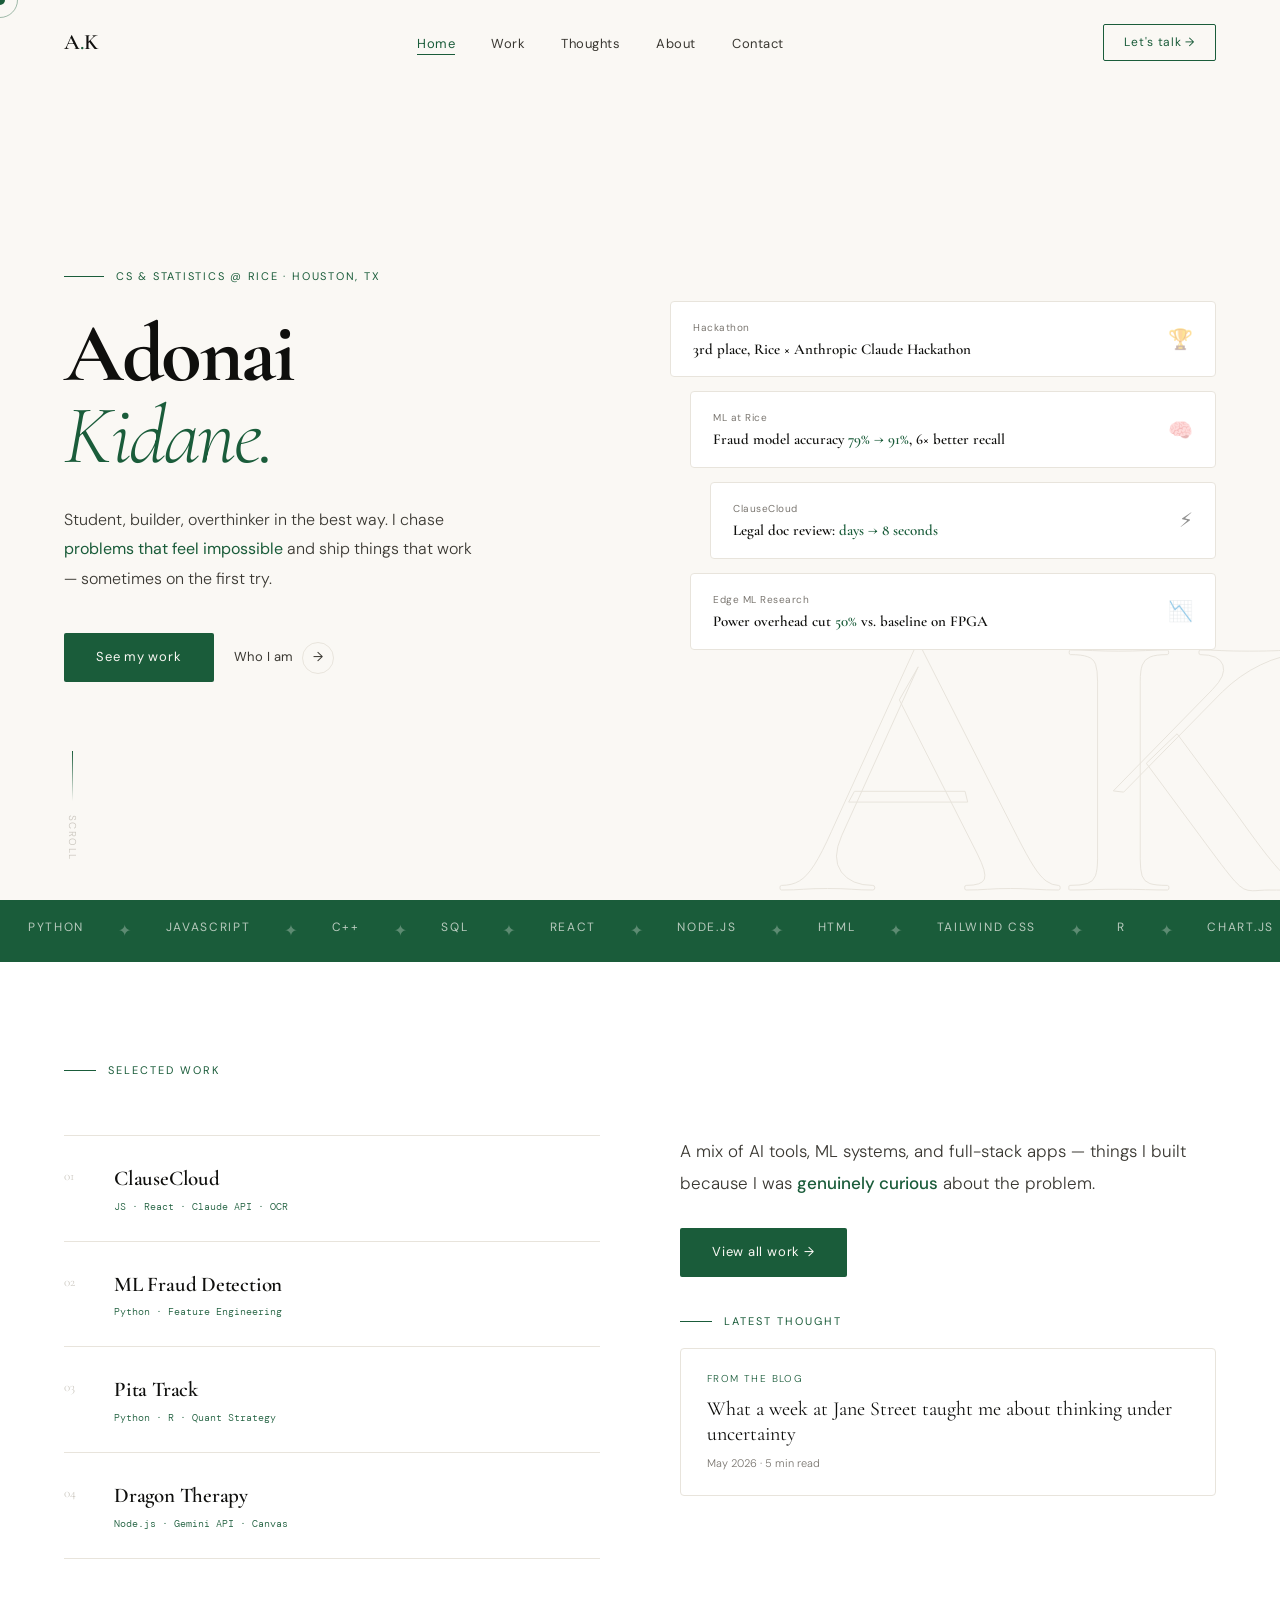
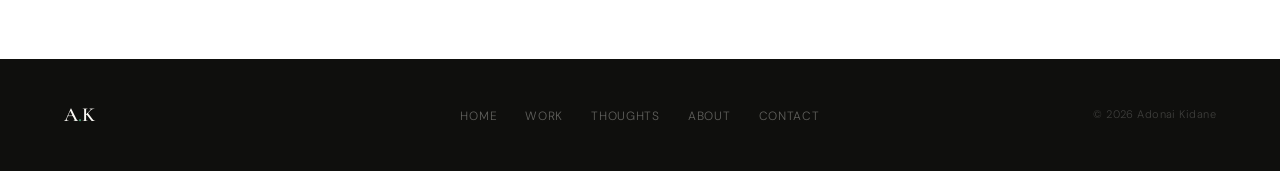
==== commit c964e090: "v3 - full content update" ====
--- a/index.html
+++ b/index.html
@@ -3,7 +3,7 @@
 <head>
 <meta charset="UTF-8">
 <meta name="viewport" content="width=device-width, initial-scale=1.0">
-<title>Adonai Kidane — CS & Statistics @ Rice</title>
+<title>Adonai Kidane</title>
 <link rel="stylesheet" href="css/style.css">
 <style>
   #hero {
@@ -13,6 +13,10 @@
     padding: 130px var(--pad) 80px; gap: 60px;
     position: relative; overflow: hidden;
   }
+  @media (max-width: 768px) {
+    #hero { grid-template-columns: 1fr; padding: 110px var(--pad) 60px; }
+    .hero-right { display: none; }
+  }
   .hero-bg-text {
     position: absolute; bottom: -60px; right: -30px;
     font-family: var(--serif); font-size: 30vw; font-weight: 700;
@@ -30,17 +34,6 @@
     opacity: 0; animation: fadeUp .8s ease .2s forwards;
   }
   .hero-eyebrow-line { width: 40px; height: 1px; background: var(--green); }
-
-  .hero-badge {
-    display: inline-flex; align-items: center; gap: 8px;
-    background: var(--green-light); border: 1px solid rgba(26,92,58,.2);
-    border-radius: 20px; padding: 6px 14px; margin-bottom: 20px;
-    font-size: 11px; color: var(--green); font-weight: 400; letter-spacing: .04em;
-    opacity: 0; animation: fadeUp .8s ease .1s forwards;
-  }
-  .hero-badge-dot { width: 6px; height: 6px; border-radius: 50%; background: var(--green); animation: pulse 2s infinite; }
-  @keyframes pulse { 0%,100%{box-shadow:0 0 0 0 rgba(26,92,58,.4);}50%{box-shadow:0 0 0 5px rgba(26,92,58,0);} }
-
   .hero-h1 {
     font-family: var(--serif);
     font-size: clamp(58px, 6.5vw, 92px);
@@ -57,7 +50,7 @@
   }
   .hero-desc mark { background: none; color: var(--green); font-weight: 400; }
   .hero-actions {
-    display: flex; gap: 20px; align-items: center;
+    display: flex; gap: 20px; align-items: center; flex-wrap: wrap;
     opacity: 0; animation: fadeUp .9s ease .65s forwards;
   }
 
@@ -68,19 +61,23 @@
   }
   .stat-card {
     background: white; border: 1px solid var(--rule); border-radius: 4px;
-    padding: 20px 24px; display: flex; justify-content: space-between; align-items: center;
+    padding: 18px 22px; display: flex; justify-content: space-between; align-items: center;
     transition: border-color .3s, transform .25s;
   }
   .stat-card:hover { border-color: var(--green); transform: translateX(8px); }
-  .stat-card:nth-child(2) { margin-left: 24px; }
-  .stat-card:nth-child(3) { margin-left: 48px; }
-  .stat-card:nth-child(4) { margin-left: 24px; }
-  .stat-num {
-    font-family: var(--serif); font-size: 36px;
-    font-weight: 600; color: var(--ink); line-height: 1;
-  }
-  .stat-label { font-size: 11px; color: var(--ink-muted); letter-spacing: .05em; margin-top: 3px; }
-  .stat-icon { font-size: 22px; opacity: .45; }
+  .stat-card:nth-child(2) { margin-left: 20px; }
+  .stat-card:nth-child(3) { margin-left: 40px; }
+  .stat-card:nth-child(4) { margin-left: 20px; }
+  .stat-label-top {
+    font-size: 10px; color: var(--ink-muted); letter-spacing: .05em;
+    margin-bottom: 4px; font-weight: 400;
+  }
+  .stat-statement {
+    font-family: var(--serif); font-size: 15px; font-weight: 600;
+    color: var(--ink); line-height: 1.25;
+  }
+  .stat-statement em { font-style: normal; color: var(--green); }
+  .stat-icon { font-size: 20px; opacity: .45; flex-shrink: 0; margin-left: 12px; }
 
   .hero-scroll {
     position: absolute; bottom: 40px; left: var(--pad);
@@ -93,7 +90,9 @@
 
   /* Teaser */
   #teaser { padding: 100px var(--pad); background: white; }
+  @media (max-width: 768px) { #teaser { padding: 60px var(--pad); } }
   .teaser-grid { display: grid; grid-template-columns: 1fr 1fr; gap: 80px; align-items: start; margin-top: 56px; }
+  @media (max-width: 768px) { .teaser-grid { grid-template-columns: 1fr; gap: 48px; } }
   .teaser-proj {
     display: flex; gap: 22px; align-items: flex-start;
     padding: 26px 0; border-bottom: 1px solid var(--rule);
@@ -128,6 +127,7 @@
 <nav>
   <a class="nav-logo" href="index.html">A<span>.</span>K</a>
   <ul class="nav-links">
+    <li><a href="index.html">Home</a></li>
     <li><a href="pages/work.html">Work</a></li>
     <li><a href="pages/thoughts.html">Thoughts</a></li>
     <li><a href="pages/about.html">About</a></li>
@@ -139,21 +139,16 @@
 <section id="hero">
   <div class="hero-bg-text">AK</div>
   <div class="hero-left">
-    <div class="hero-badge">
-      <span class="hero-badge-dot"></span>
-      Incoming Focus Fellow @ Jane Street · May 2026
-    </div>
     <div class="hero-eyebrow">
       <span class="hero-eyebrow-line"></span>
-      CS &amp; Statistics @ Rice University · Houston, TX
+      CS &amp; Statistics @ Rice · Houston, TX
     </div>
     <h1 class="hero-h1">
       <strong>Adonai</strong>
       <em>Kidane.</em>
     </h1>
     <p class="hero-desc">
-      Sophomore at Rice building at the edge of <mark>markets, math, and code</mark>.
-      From fraud detection pipelines to legal AI — I chase problems that feel impossible and ship anyway.
+      Student, builder, overthinker in the best way. I chase <mark>problems that feel impossible</mark> and ship things that work — sometimes on the first try.
     </p>
     <div class="hero-actions">
       <a class="btn-primary" href="pages/work.html">See my work</a>
@@ -167,29 +162,29 @@
   <div class="hero-right">
     <div class="stat-card">
       <div>
-        <div class="stat-num">3<span style="font-size:18px;color:var(--green)">rd</span></div>
-        <div class="stat-label">Rice × Anthropic Hackathon</div>
+        <div class="stat-label-top">Hackathon</div>
+        <div class="stat-statement">3rd place, Rice × Anthropic Claude Hackathon</div>
       </div>
       <div class="stat-icon">🏆</div>
     </div>
     <div class="stat-card">
       <div>
-        <div class="stat-num"><span class="count-num" data-target="91" data-suffix="%">0</span></div>
-        <div class="stat-label">Model accuracy (fraud detection)</div>
+        <div class="stat-label-top">ML at Rice</div>
+        <div class="stat-statement">Fraud model accuracy <em>79% → 91%</em>, 6× better recall</div>
       </div>
       <div class="stat-icon">🧠</div>
     </div>
     <div class="stat-card">
       <div>
-        <div class="stat-num"><span class="count-num" data-target="8" data-suffix="s">0</span></div>
-        <div class="stat-label">Legal doc review (was days)</div>
+        <div class="stat-label-top">ClauseCloud</div>
+        <div class="stat-statement">Legal doc review: <em>days → 8 seconds</em></div>
       </div>
       <div class="stat-icon">⚡</div>
     </div>
     <div class="stat-card">
       <div>
-        <div class="stat-num"><span class="count-num" data-target="50" data-suffix="%">0</span></div>
-        <div class="stat-label">Power overhead reduction (FPGA)</div>
+        <div class="stat-label-top">Edge ML Research</div>
+        <div class="stat-statement">Power overhead cut <em>50%</em> vs. baseline on FPGA</div>
       </div>
       <div class="stat-icon">📉</div>
     </div>
@@ -203,23 +198,37 @@
     <span class="marquee-item">Python</span><span class="marquee-dot">✦</span>
     <span class="marquee-item">JavaScript</span><span class="marquee-dot">✦</span>
     <span class="marquee-item">C++</span><span class="marquee-dot">✦</span>
+    <span class="marquee-item">SQL</span><span class="marquee-dot">✦</span>
     <span class="marquee-item">React</span><span class="marquee-dot">✦</span>
-    <span class="marquee-item">Jane Street</span><span class="marquee-dot">✦</span>
-    <span class="marquee-item">Machine Learning</span><span class="marquee-dot">✦</span>
-    <span class="marquee-item">Quantitative Finance</span><span class="marquee-dot">✦</span>
-    <span class="marquee-item">Rice University</span><span class="marquee-dot">✦</span>
     <span class="marquee-item">Node.js</span><span class="marquee-dot">✦</span>
-    <span class="marquee-item">SQL</span><span class="marquee-dot">✦</span>
+    <span class="marquee-item">HTML</span><span class="marquee-dot">✦</span>
+    <span class="marquee-item">Tailwind CSS</span><span class="marquee-dot">✦</span>
+    <span class="marquee-item">R</span><span class="marquee-dot">✦</span>
+    <span class="marquee-item">Chart.js</span><span class="marquee-dot">✦</span>
+    <span class="marquee-item">Express.js</span><span class="marquee-dot">✦</span>
+    <span class="marquee-item">Git</span><span class="marquee-dot">✦</span>
+    <span class="marquee-item">Docker</span><span class="marquee-dot">✦</span>
+    <span class="marquee-item">Vercel</span><span class="marquee-dot">✦</span>
+    <span class="marquee-item">Arduino</span><span class="marquee-dot">✦</span>
+    <span class="marquee-item">Fusion 360</span><span class="marquee-dot">✦</span>
+    <span class="marquee-item">VS Code</span><span class="marquee-dot">✦</span>
     <span class="marquee-item">Python</span><span class="marquee-dot">✦</span>
     <span class="marquee-item">JavaScript</span><span class="marquee-dot">✦</span>
     <span class="marquee-item">C++</span><span class="marquee-dot">✦</span>
+    <span class="marquee-item">SQL</span><span class="marquee-dot">✦</span>
     <span class="marquee-item">React</span><span class="marquee-dot">✦</span>
-    <span class="marquee-item">Jane Street</span><span class="marquee-dot">✦</span>
-    <span class="marquee-item">Machine Learning</span><span class="marquee-dot">✦</span>
-    <span class="marquee-item">Quantitative Finance</span><span class="marquee-dot">✦</span>
-    <span class="marquee-item">Rice University</span><span class="marquee-dot">✦</span>
     <span class="marquee-item">Node.js</span><span class="marquee-dot">✦</span>
-    <span class="marquee-item">SQL</span><span class="marquee-dot">✦</span>
+    <span class="marquee-item">HTML</span><span class="marquee-dot">✦</span>
+    <span class="marquee-item">Tailwind CSS</span><span class="marquee-dot">✦</span>
+    <span class="marquee-item">R</span><span class="marquee-dot">✦</span>
+    <span class="marquee-item">Chart.js</span><span class="marquee-dot">✦</span>
+    <span class="marquee-item">Express.js</span><span class="marquee-dot">✦</span>
+    <span class="marquee-item">Git</span><span class="marquee-dot">✦</span>
+    <span class="marquee-item">Docker</span><span class="marquee-dot">✦</span>
+    <span class="marquee-item">Vercel</span><span class="marquee-dot">✦</span>
+    <span class="marquee-item">Arduino</span><span class="marquee-dot">✦</span>
+    <span class="marquee-item">Fusion 360</span><span class="marquee-dot">✦</span>
+    <span class="marquee-item">VS Code</span><span class="marquee-dot">✦</span>
   </div>
 </div>
 
@@ -233,7 +242,7 @@
       </a>
       <a class="teaser-proj reveal reveal-delay-2" href="pages/work.html">
         <span class="teaser-proj-num">02</span>
-        <div><div class="teaser-proj-title">ML Fraud Detection</div><div class="teaser-proj-tag">Python · Feature Engineering · ML</div></div>
+        <div><div class="teaser-proj-title">ML Fraud Detection</div><div class="teaser-proj-tag">Python · Feature Engineering</div></div>
       </a>
       <a class="teaser-proj reveal reveal-delay-3" href="pages/work.html">
         <span class="teaser-proj-num">03</span>
@@ -246,13 +255,13 @@
     </div>
     <div class="reveal reveal-delay-2">
       <p class="teaser-intro">
-        I build things that <strong>actually ship</strong> — from an AI legal review tool that cuts processing from days to 8 seconds, to ML pipelines with 91% accuracy. Currently going deeper into <strong>quant finance</strong> as a Jane Street Focus Fellow.
+        A mix of AI tools, ML systems, and full-stack apps — things I built because I was <strong>genuinely curious</strong> about the problem.
       </p>
       <a class="btn-primary" href="pages/work.html" style="display:inline-block; margin-bottom:36px;">View all work →</a>
       <div class="section-tag"><span class="section-tag-line"></span>Latest thought</div>
       <a class="thought-teaser" href="pages/thoughts.html">
         <div class="thought-teaser-label">From the blog</div>
-        <div class="thought-teaser-title">What Jane Street taught me about probabilistic thinking in my first week</div>
+        <div class="thought-teaser-title">What a week at Jane Street taught me about thinking under uncertainty</div>
         <div class="thought-teaser-date">May 2026 · 5 min read</div>
       </a>
     </div>
@@ -262,6 +271,7 @@
 <footer>
   <a class="footer-logo" href="index.html">A<span>.</span>K</a>
   <ul class="footer-links">
+    <li><a href="index.html">Home</a></li>
     <li><a href="pages/work.html">Work</a></li>
     <li><a href="pages/thoughts.html">Thoughts</a></li>
     <li><a href="pages/about.html">About</a></li>
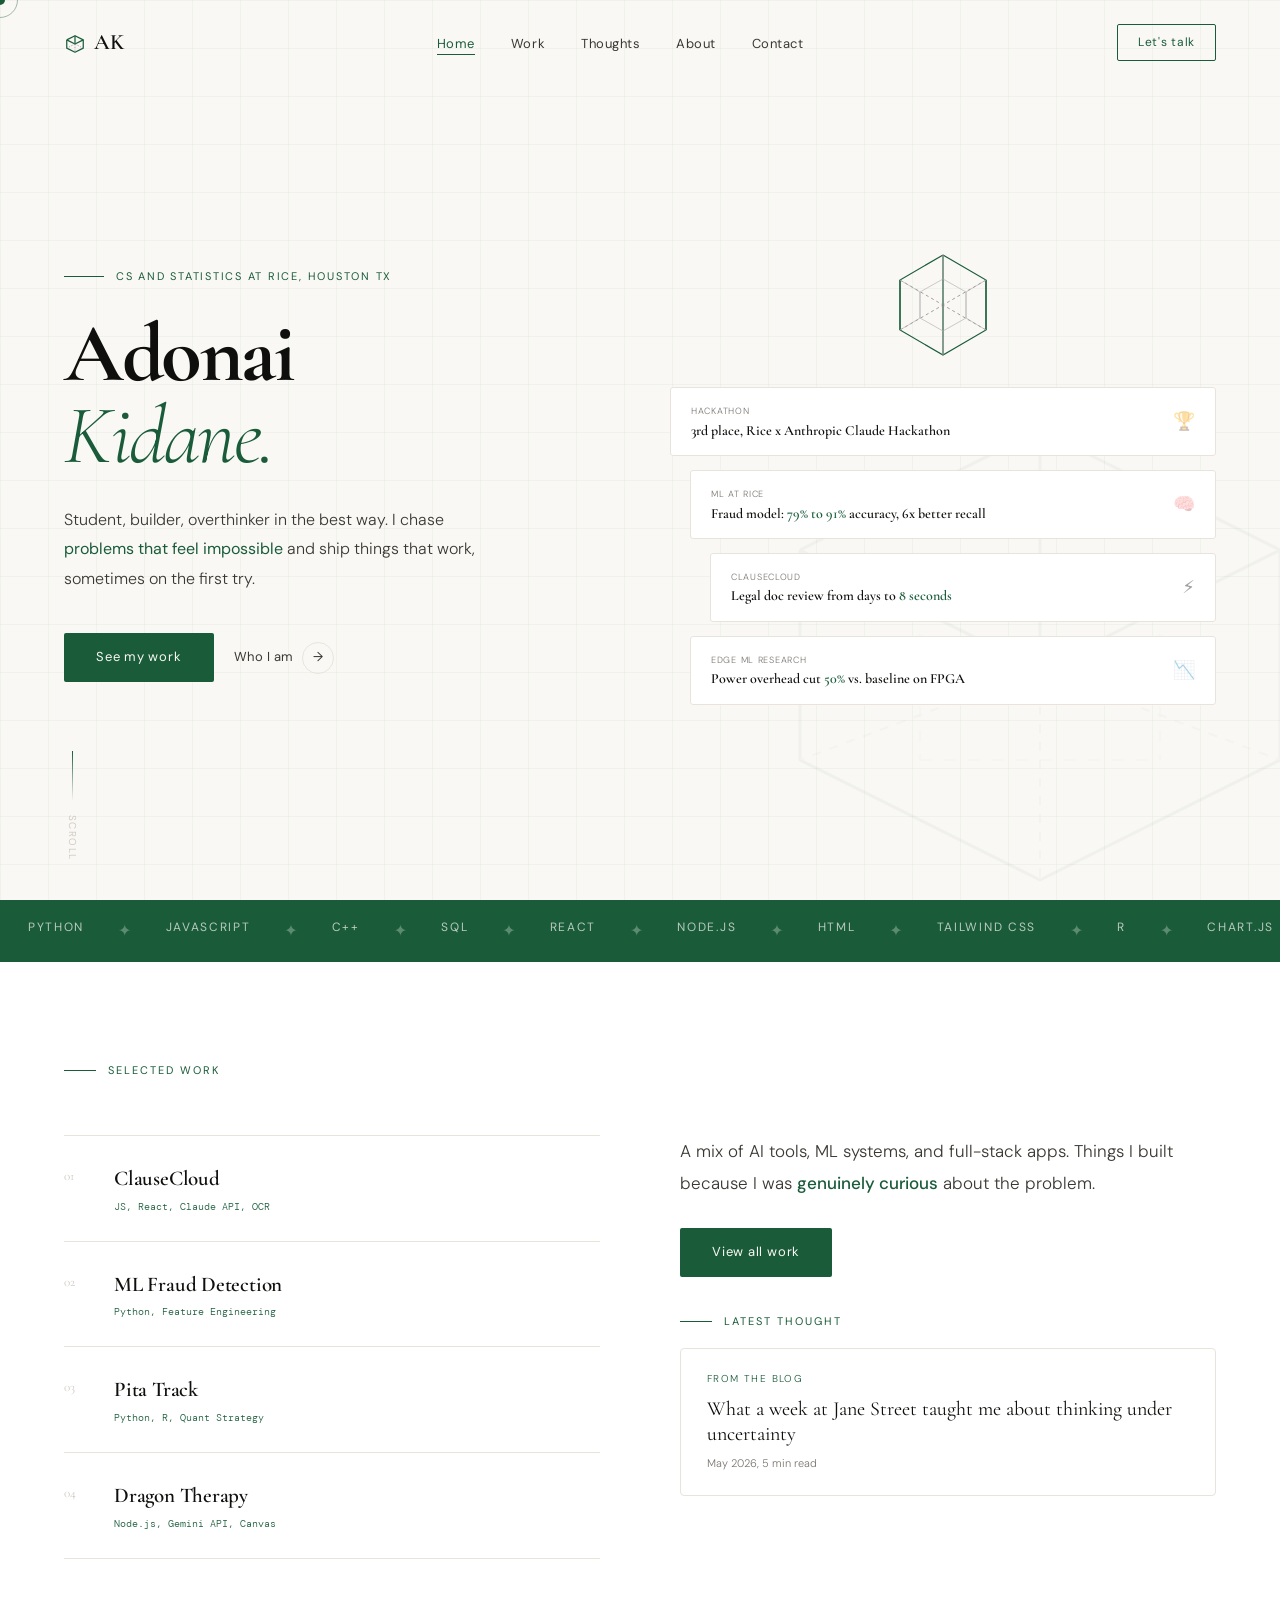
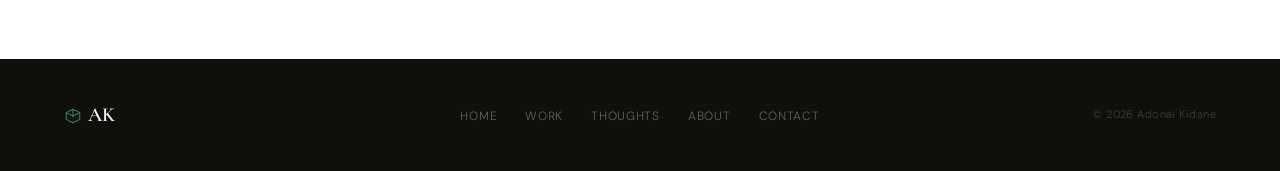
==== commit 3f4d4875: "v4 - cube icon, fixed form, no em dashes" ====
--- a/index.html
+++ b/index.html
@@ -4,6 +4,7 @@
 <meta charset="UTF-8">
 <meta name="viewport" content="width=device-width, initial-scale=1.0">
 <title>Adonai Kidane</title>
+<link rel="icon" type="image/svg+xml" href="images/favicon.svg">
 <link rel="stylesheet" href="css/style.css">
 <style>
   #hero {
@@ -17,14 +18,27 @@
     #hero { grid-template-columns: 1fr; padding: 110px var(--pad) 60px; }
     .hero-right { display: none; }
   }
-  .hero-bg-text {
-    position: absolute; bottom: -60px; right: -30px;
-    font-family: var(--serif); font-size: 30vw; font-weight: 700;
-    color: transparent; -webkit-text-stroke: 1px var(--rule);
-    line-height: 1; pointer-events: none; user-select: none; z-index: 0;
-    animation: floatBg 9s ease-in-out infinite;
-  }
-  @keyframes floatBg { 0%,100%{transform:translateY(0) rotate(-3deg);}50%{transform:translateY(-22px) rotate(-3deg);} }
+
+  /* Subtle background cube grid texture */
+  #hero::before {
+    content: '';
+    position: absolute; inset: 0;
+    background-image:
+      linear-gradient(rgba(26,92,58,.04) 1px, transparent 1px),
+      linear-gradient(90deg, rgba(26,92,58,.04) 1px, transparent 1px);
+    background-size: 48px 48px;
+    pointer-events: none; z-index: 0;
+  }
+
+  .hero-bg-cube {
+    position: absolute; bottom: -40px; right: -60px;
+    opacity: .04; pointer-events: none; z-index: 0;
+    animation: floatCube 10s ease-in-out infinite;
+  }
+  @keyframes floatCube {
+    0%,100% { transform: translateY(0) rotate(0deg); }
+    50% { transform: translateY(-24px) rotate(3deg); }
+  }
 
   .hero-left { position: relative; z-index: 1; }
   .hero-eyebrow {
@@ -54,30 +68,48 @@
     opacity: 0; animation: fadeUp .9s ease .65s forwards;
   }
 
+  /* RIGHT SIDE: animated cube + stat cards */
   .hero-right {
     position: relative; z-index: 1;
     display: flex; flex-direction: column; gap: 14px;
     opacity: 0; animation: fadeLeft .9s ease .55s forwards;
   }
+
+  /* Animated wireframe cube */
+  .cube-container {
+    display: flex; justify-content: center; margin-bottom: 8px;
+  }
+  .cube-svg { overflow: visible; }
+  .cube-svg .outer { stroke: var(--green); stroke-width: 1.2; fill: none; }
+  .cube-svg .inner { stroke: #888; stroke-width: .8; fill: none; stroke-dasharray: 3 3; }
+  .cube-svg .connector { stroke: #aaa; stroke-width: .6; fill: none; }
+  .cube-rotate { animation: spinCube 18s linear infinite; transform-origin: 50% 50%; }
+  @keyframes spinCube {
+    from { transform: rotateY(0deg); }
+    to { transform: rotateY(360deg); }
+  }
+
   .stat-card {
-    background: white; border: 1px solid var(--rule); border-radius: 4px;
-    padding: 18px 22px; display: flex; justify-content: space-between; align-items: center;
+    background: white; border: 1px solid var(--rule); border-radius: 3px;
+    padding: 16px 20px; display: flex; justify-content: space-between; align-items: center;
     transition: border-color .3s, transform .25s;
-  }
-  .stat-card:hover { border-color: var(--green); transform: translateX(8px); }
-  .stat-card:nth-child(2) { margin-left: 20px; }
-  .stat-card:nth-child(3) { margin-left: 40px; }
-  .stat-card:nth-child(4) { margin-left: 20px; }
-  .stat-label-top {
-    font-size: 10px; color: var(--ink-muted); letter-spacing: .05em;
-    margin-bottom: 4px; font-weight: 400;
-  }
-  .stat-statement {
-    font-family: var(--serif); font-size: 15px; font-weight: 600;
-    color: var(--ink); line-height: 1.25;
-  }
+    position: relative; overflow: hidden;
+  }
+  .stat-card::before {
+    content: ''; position: absolute; left: 0; top: 0; bottom: 0;
+    width: 3px; background: var(--green);
+    transform: scaleY(0); transform-origin: bottom;
+    transition: transform .3s ease;
+  }
+  .stat-card:hover::before { transform: scaleY(1); }
+  .stat-card:hover { border-color: var(--green); transform: translateX(6px); }
+  .stat-card:nth-child(3) { margin-left: 20px; }
+  .stat-card:nth-child(4) { margin-left: 40px; }
+  .stat-card:nth-child(5) { margin-left: 20px; }
+  .stat-label-top { font-size: 9px; color: var(--ink-muted); letter-spacing: .08em; text-transform: uppercase; margin-bottom: 3px; }
+  .stat-statement { font-family: var(--serif); font-size: 14px; font-weight: 600; color: var(--ink); line-height: 1.25; }
   .stat-statement em { font-style: normal; color: var(--green); }
-  .stat-icon { font-size: 20px; opacity: .45; flex-shrink: 0; margin-left: 12px; }
+  .stat-icon { font-size: 18px; opacity: .4; flex-shrink: 0; margin-left: 10px; }
 
   .hero-scroll {
     position: absolute; bottom: 40px; left: var(--pad);
@@ -88,7 +120,7 @@
   .scroll-bar { width: 1px; height: 50px; background: linear-gradient(to bottom, var(--green), transparent); animation: scrollP 2s ease-in-out infinite; }
   @keyframes scrollP { 0%,100%{opacity:.3;}50%{opacity:1;} }
 
-  /* Teaser */
+  /* Teaser section */
   #teaser { padding: 100px var(--pad); background: white; }
   @media (max-width: 768px) { #teaser { padding: 60px var(--pad); } }
   .teaser-grid { display: grid; grid-template-columns: 1fr 1fr; gap: 80px; align-items: start; margin-top: 56px; }
@@ -104,10 +136,8 @@
   .teaser-proj-title { font-family: var(--serif); font-size: 21px; font-weight: 600; color: var(--ink); margin-bottom: 3px; letter-spacing: -.01em; transition: color .25s; }
   .teaser-proj:hover .teaser-proj-title { color: var(--green); }
   .teaser-proj-tag { font-size: 10px; color: var(--green); font-family: var(--mono); }
-
   .teaser-intro { font-size: 17px; color: var(--ink-soft); line-height: 1.9; font-weight: 300; margin-bottom: 28px; }
   .teaser-intro strong { color: var(--green); font-weight: 500; }
-
   .thought-teaser {
     margin-top: 16px; border: 1px solid var(--rule); border-radius: 4px; padding: 22px 26px;
     text-decoration: none; color: inherit; display: block; transition: border-color .25s, transform .2s;
@@ -124,8 +154,20 @@
 <body>
 <div id="cursor"></div>
 <div id="cursor-ring"></div>
+
 <nav>
-  <a class="nav-logo" href="index.html">A<span>.</span>K</a>
+  <a class="nav-logo" href="index.html">
+    <!-- Inline cube icon in nav -->
+    <svg width="22" height="22" viewBox="0 0 32 32" fill="none" style="vertical-align:middle; margin-right:8px; margin-bottom:2px;">
+      <polyline points="4,10 16,4 28,10 28,22 16,28 4,22 4,10" stroke="#1a5c3a" stroke-width="1.8" stroke-linejoin="round" fill="none"/>
+      <line x1="16" y1="4" x2="16" y2="16" stroke="#1a5c3a" stroke-width="1.8"/>
+      <line x1="4" y1="10" x2="16" y2="16" stroke="#1a5c3a" stroke-width="1.8"/>
+      <line x1="28" y1="10" x2="16" y2="16" stroke="#1a5c3a" stroke-width="1.8"/>
+      <line x1="16" y1="16" x2="16" y2="28" stroke="#888" stroke-width="1" stroke-dasharray="2 2"/>
+      <line x1="16" y1="16" x2="4" y2="22" stroke="#888" stroke-width="1" stroke-dasharray="2 2"/>
+      <line x1="16" y1="16" x2="28" y2="22" stroke="#888" stroke-width="1" stroke-dasharray="2 2"/>
+    </svg>AK
+  </a>
   <ul class="nav-links">
     <li><a href="index.html">Home</a></li>
     <li><a href="pages/work.html">Work</a></li>
@@ -133,22 +175,37 @@
     <li><a href="pages/about.html">About</a></li>
     <li><a href="pages/contact.html">Contact</a></li>
   </ul>
-  <a class="nav-cta" href="pages/contact.html">Let's talk →</a>
+  <a class="nav-cta" href="pages/contact.html">Let's talk</a>
 </nav>
 
 <section id="hero">
-  <div class="hero-bg-text">AK</div>
+  <!-- Background texture cube -->
+  <svg class="hero-bg-cube" width="600" height="600" viewBox="0 0 200 200" fill="none">
+    <polyline points="20,70 100,30 180,70 180,140 100,180 20,140 20,70" stroke="#1a5c3a" stroke-width="1" stroke-linejoin="round"/>
+    <line x1="100" y1="30" x2="100" y2="110" stroke="#1a5c3a" stroke-width="1"/>
+    <line x1="20" y1="70" x2="100" y2="110" stroke="#1a5c3a" stroke-width="1"/>
+    <line x1="180" y1="70" x2="100" y2="110" stroke="#1a5c3a" stroke-width="1"/>
+    <line x1="100" y1="110" x2="100" y2="180" stroke="#888" stroke-width=".6" stroke-dasharray="3 3"/>
+    <line x1="100" y1="110" x2="20" y2="140" stroke="#888" stroke-width=".6" stroke-dasharray="3 3"/>
+    <line x1="100" y1="110" x2="180" y2="140" stroke="#888" stroke-width=".6" stroke-dasharray="3 3"/>
+    <!-- inner tesseract lines -->
+    <line x1="60" y1="90" x2="140" y2="90" stroke="#1a5c3a" stroke-width=".5" stroke-dasharray="4 4" opacity=".4"/>
+    <line x1="60" y1="90" x2="60" y2="140" stroke="#1a5c3a" stroke-width=".5" stroke-dasharray="4 4" opacity=".4"/>
+    <line x1="140" y1="90" x2="140" y2="140" stroke="#1a5c3a" stroke-width=".5" stroke-dasharray="4 4" opacity=".4"/>
+    <line x1="60" y1="140" x2="140" y2="140" stroke="#1a5c3a" stroke-width=".5" stroke-dasharray="4 4" opacity=".4"/>
+  </svg>
+
   <div class="hero-left">
     <div class="hero-eyebrow">
       <span class="hero-eyebrow-line"></span>
-      CS &amp; Statistics @ Rice · Houston, TX
+      CS and Statistics at Rice, Houston TX
     </div>
     <h1 class="hero-h1">
       <strong>Adonai</strong>
       <em>Kidane.</em>
     </h1>
     <p class="hero-desc">
-      Student, builder, overthinker in the best way. I chase <mark>problems that feel impossible</mark> and ship things that work — sometimes on the first try.
+      Student, builder, overthinker in the best way. I chase <mark>problems that feel impossible</mark> and ship things that work, sometimes on the first try.
     </p>
     <div class="hero-actions">
       <a class="btn-primary" href="pages/work.html">See my work</a>
@@ -160,24 +217,57 @@
   </div>
 
   <div class="hero-right">
+    <!-- Animated wireframe cube -->
+    <div class="cube-container">
+      <svg class="cube-svg" width="140" height="120" viewBox="-70 -60 140 120">
+        <g class="cube-rotate">
+          <!-- Outer cube edges (isometric wireframe) -->
+          <!-- Top face -->
+          <polyline class="outer" points="0,-50 43,-25 43,25 0,50 -43,25 -43,-25 0,-50"/>
+          <!-- Verticals -->
+          <line class="outer" x1="43" y1="-25" x2="43" y2="25"/>
+          <line class="outer" x1="-43" y1="-25" x2="-43" y2="25"/>
+          <line class="outer" x1="0" y1="-50" x2="0" y2="50"/>
+          <!-- Center hub lines -->
+          <line class="inner" x1="0" y1="-50" x2="0" y2="0"/>
+          <line class="inner" x1="43" y1="-25" x2="0" y2="0"/>
+          <line class="inner" x1="-43" y1="-25" x2="0" y2="0"/>
+          <line class="inner" x1="43" y1="25" x2="0" y2="0"/>
+          <line class="inner" x1="-43" y1="25" x2="0" y2="0"/>
+          <line class="inner" x1="0" y1="50" x2="0" y2="0"/>
+          <!-- Inner cube (tesseract-like) -->
+          <polyline class="connector" points="0,-26 23,-13 23,13 0,26 -23,13 -23,-13 0,-26"/>
+          <line class="connector" x1="23" y1="-13" x2="23" y2="13"/>
+          <line class="connector" x1="-23" y1="-13" x2="-23" y2="13"/>
+          <!-- Connect inner to outer corners -->
+          <line class="connector" x1="0" y1="-50" x2="0" y2="-26"/>
+          <line class="connector" x1="43" y1="-25" x2="23" y2="-13"/>
+          <line class="connector" x1="-43" y1="-25" x2="-23" y2="-13"/>
+          <line class="connector" x1="43" y1="25" x2="23" y2="13"/>
+          <line class="connector" x1="-43" y1="25" x2="-23" y2="13"/>
+          <line class="connector" x1="0" y1="50" x2="0" y2="26"/>
+        </g>
+      </svg>
+    </div>
+
     <div class="stat-card">
       <div>
         <div class="stat-label-top">Hackathon</div>
-        <div class="stat-statement">3rd place, Rice × Anthropic Claude Hackathon</div>
+        <div class="stat-statement">3rd place, Rice x Anthropic Claude Hackathon</div>
       </div>
       <div class="stat-icon">🏆</div>
     </div>
     <div class="stat-card">
       <div>
         <div class="stat-label-top">ML at Rice</div>
-        <div class="stat-statement">Fraud model accuracy <em>79% → 91%</em>, 6× better recall</div>
+        <div class="stat-statement">Fraud model: <em>79% to 91%</em> accuracy, 6x better recall</div>
       </div>
       <div class="stat-icon">🧠</div>
     </div>
     <div class="stat-card">
       <div>
         <div class="stat-label-top">ClauseCloud</div>
-        <div class="stat-statement">Legal doc review: <em>days → 8 seconds</em></div>
+        <div class="stat-statement">Legal doc review from days to <em>8 seconds</em></div>
       </div>
       <div class="stat-icon">⚡</div>
     </div>
@@ -238,38 +328,48 @@
     <div>
       <a class="teaser-proj reveal reveal-delay-1" href="pages/work.html">
         <span class="teaser-proj-num">01</span>
-        <div><div class="teaser-proj-title">ClauseCloud</div><div class="teaser-proj-tag">JS · React · Claude API · OCR</div></div>
+        <div><div class="teaser-proj-title">ClauseCloud</div><div class="teaser-proj-tag">JS, React, Claude API, OCR</div></div>
       </a>
       <a class="teaser-proj reveal reveal-delay-2" href="pages/work.html">
         <span class="teaser-proj-num">02</span>
-        <div><div class="teaser-proj-title">ML Fraud Detection</div><div class="teaser-proj-tag">Python · Feature Engineering</div></div>
+        <div><div class="teaser-proj-title">ML Fraud Detection</div><div class="teaser-proj-tag">Python, Feature Engineering</div></div>
       </a>
       <a class="teaser-proj reveal reveal-delay-3" href="pages/work.html">
         <span class="teaser-proj-num">03</span>
-        <div><div class="teaser-proj-title">Pita Track</div><div class="teaser-proj-tag">Python · R · Quant Strategy</div></div>
+        <div><div class="teaser-proj-title">Pita Track</div><div class="teaser-proj-tag">Python, R, Quant Strategy</div></div>
       </a>
       <a class="teaser-proj reveal reveal-delay-4" href="pages/work.html">
         <span class="teaser-proj-num">04</span>
-        <div><div class="teaser-proj-title">Dragon Therapy</div><div class="teaser-proj-tag">Node.js · Gemini API · Canvas</div></div>
+        <div><div class="teaser-proj-title">Dragon Therapy</div><div class="teaser-proj-tag">Node.js, Gemini API, Canvas</div></div>
       </a>
     </div>
     <div class="reveal reveal-delay-2">
       <p class="teaser-intro">
-        A mix of AI tools, ML systems, and full-stack apps — things I built because I was <strong>genuinely curious</strong> about the problem.
+        A mix of AI tools, ML systems, and full-stack apps. Things I built because I was <strong>genuinely curious</strong> about the problem.
       </p>
-      <a class="btn-primary" href="pages/work.html" style="display:inline-block; margin-bottom:36px;">View all work →</a>
+      <a class="btn-primary" href="pages/work.html" style="display:inline-block; margin-bottom:36px;">View all work</a>
       <div class="section-tag"><span class="section-tag-line"></span>Latest thought</div>
       <a class="thought-teaser" href="pages/thoughts.html">
         <div class="thought-teaser-label">From the blog</div>
         <div class="thought-teaser-title">What a week at Jane Street taught me about thinking under uncertainty</div>
-        <div class="thought-teaser-date">May 2026 · 5 min read</div>
+        <div class="thought-teaser-date">May 2026, 5 min read</div>
       </a>
     </div>
   </div>
 </section>
 
 <footer>
-  <a class="footer-logo" href="index.html">A<span>.</span>K</a>
+  <a class="footer-logo" href="index.html">
+    <svg width="18" height="18" viewBox="0 0 32 32" fill="none" style="vertical-align:middle;margin-right:6px;margin-bottom:2px;">
+      <polyline points="4,10 16,4 28,10 28,22 16,28 4,22 4,10" stroke="#3a8a62" stroke-width="1.8" stroke-linejoin="round" fill="none"/>
+      <line x1="16" y1="4" x2="16" y2="16" stroke="#3a8a62" stroke-width="1.8"/>
+      <line x1="4" y1="10" x2="16" y2="16" stroke="#3a8a62" stroke-width="1.8"/>
+      <line x1="28" y1="10" x2="16" y2="16" stroke="#3a8a62" stroke-width="1.8"/>
+      <line x1="16" y1="16" x2="16" y2="28" stroke="#666" stroke-width=".9" stroke-dasharray="2 2"/>
+      <line x1="16" y1="16" x2="4" y2="22" stroke="#666" stroke-width=".9" stroke-dasharray="2 2"/>
+      <line x1="16" y1="16" x2="28" y2="22" stroke="#666" stroke-width=".9" stroke-dasharray="2 2"/>
+    </svg>AK
+  </a>
   <ul class="footer-links">
     <li><a href="index.html">Home</a></li>
     <li><a href="pages/work.html">Work</a></li>
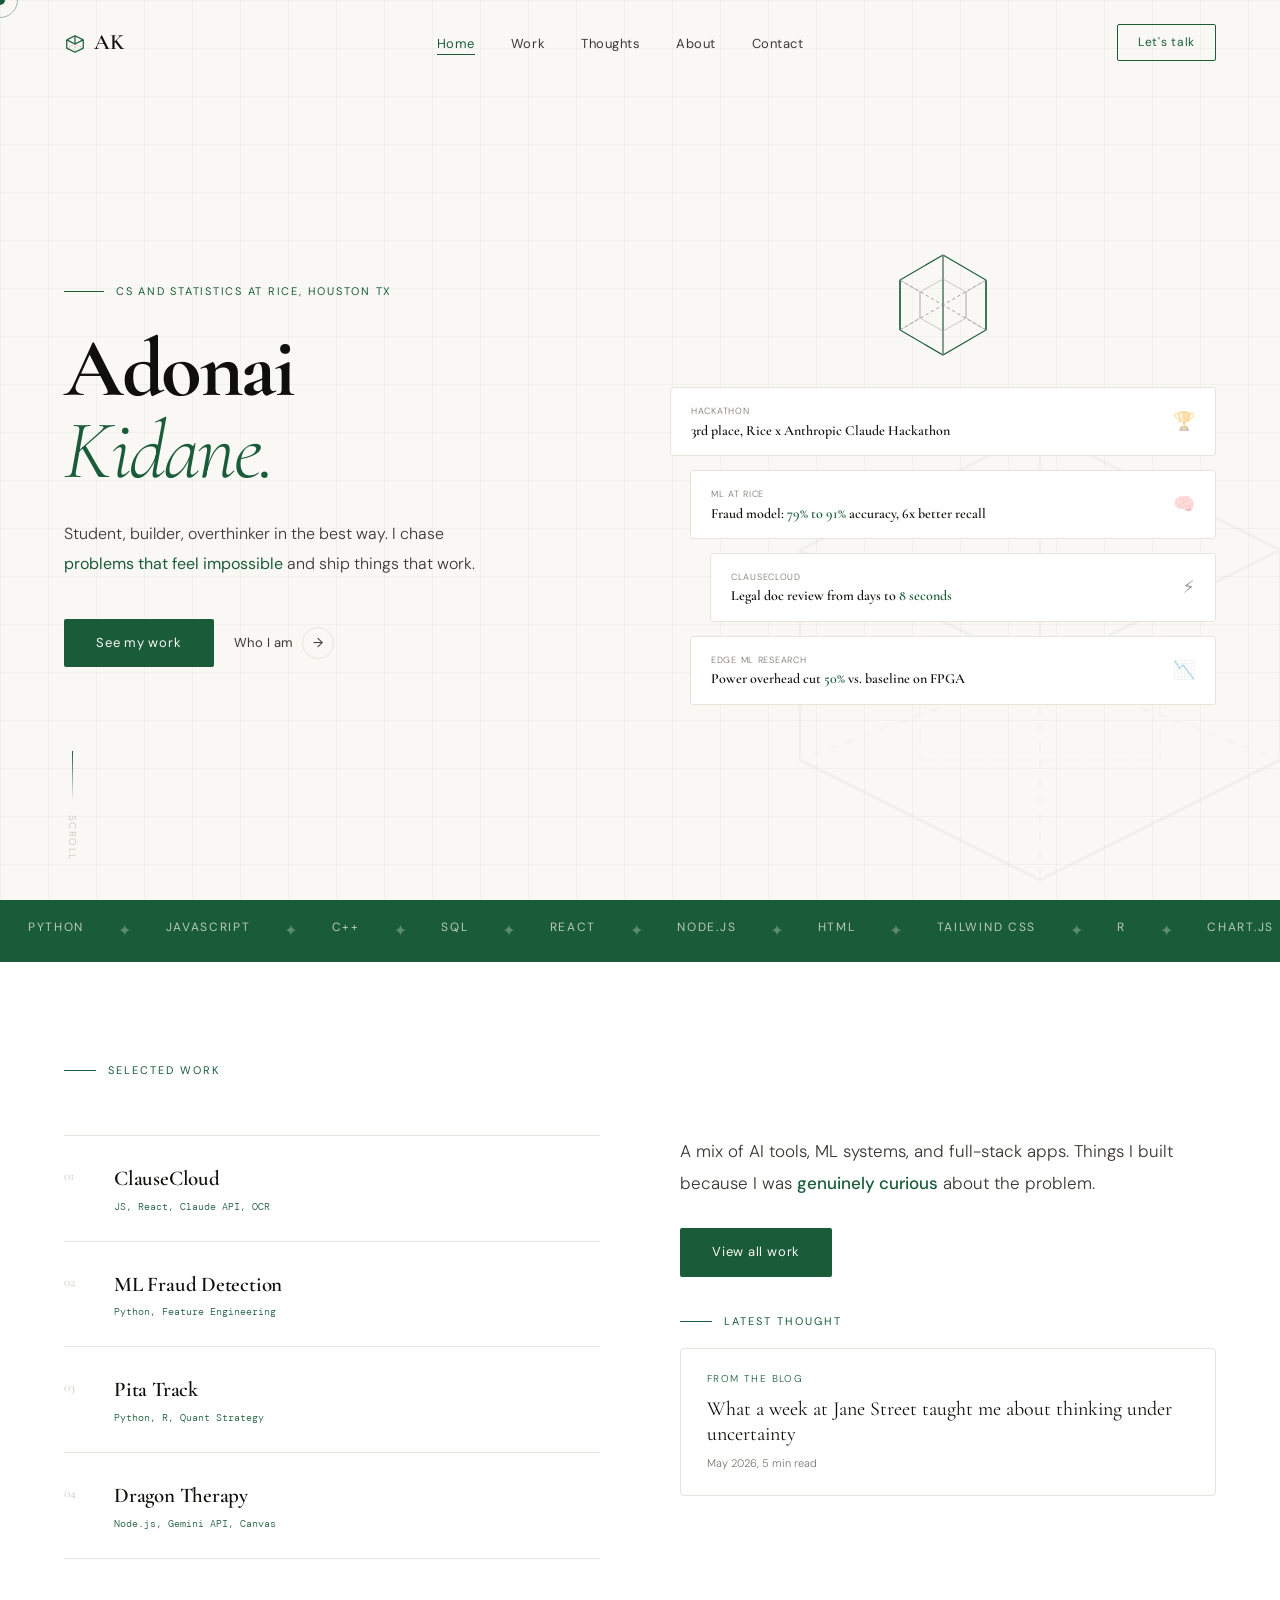
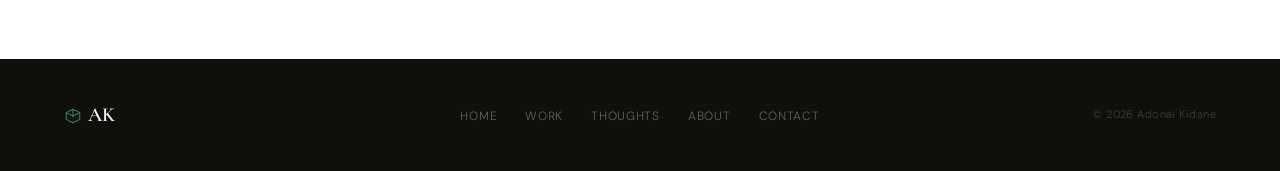
==== commit 56c3e410: "v4 - real site files with images" ====
--- a/index.html
+++ b/index.html
@@ -205,7 +205,7 @@
       <em>Kidane.</em>
     </h1>
     <p class="hero-desc">
-      Student, builder, overthinker in the best way. I chase <mark>problems that feel impossible</mark> and ship things that work, sometimes on the first try.
+      Student, builder, overthinker in the best way. I chase <mark>problems that feel impossible</mark> and ship things that work.
     </p>
     <div class="hero-actions">
       <a class="btn-primary" href="pages/work.html">See my work</a>
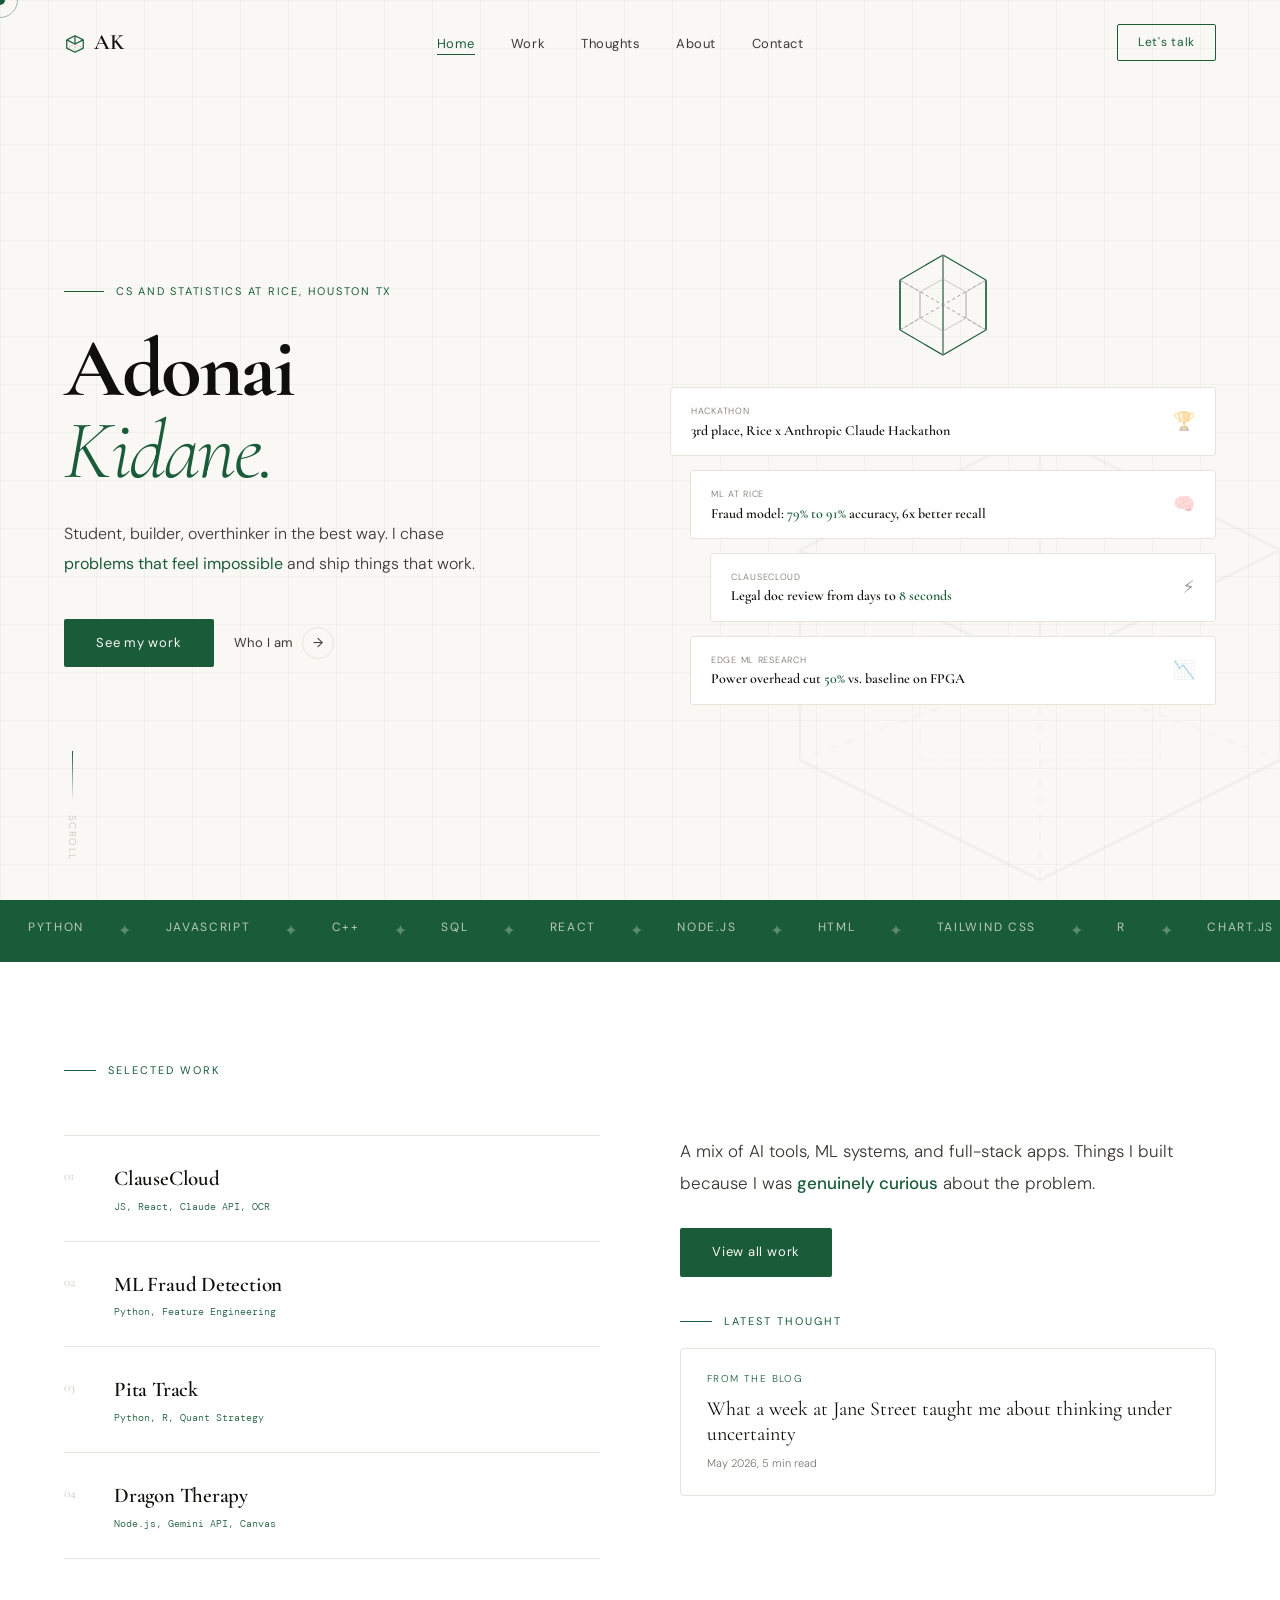
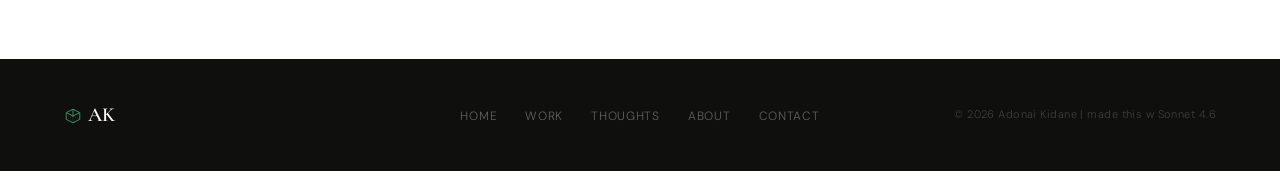
==== commit bc468e2d: "Update index.html" ====
--- a/index.html
+++ b/index.html
@@ -377,7 +377,7 @@
     <li><a href="pages/about.html">About</a></li>
     <li><a href="pages/contact.html">Contact</a></li>
   </ul>
-  <span class="footer-copy">© 2026 Adonai Kidane</span>
+  <span class="footer-copy">© 2026 Adonai Kidane | made this w Sonnet 4.6</span>
 </footer>
 <script src="js/shared.js"></script>
 </body>
